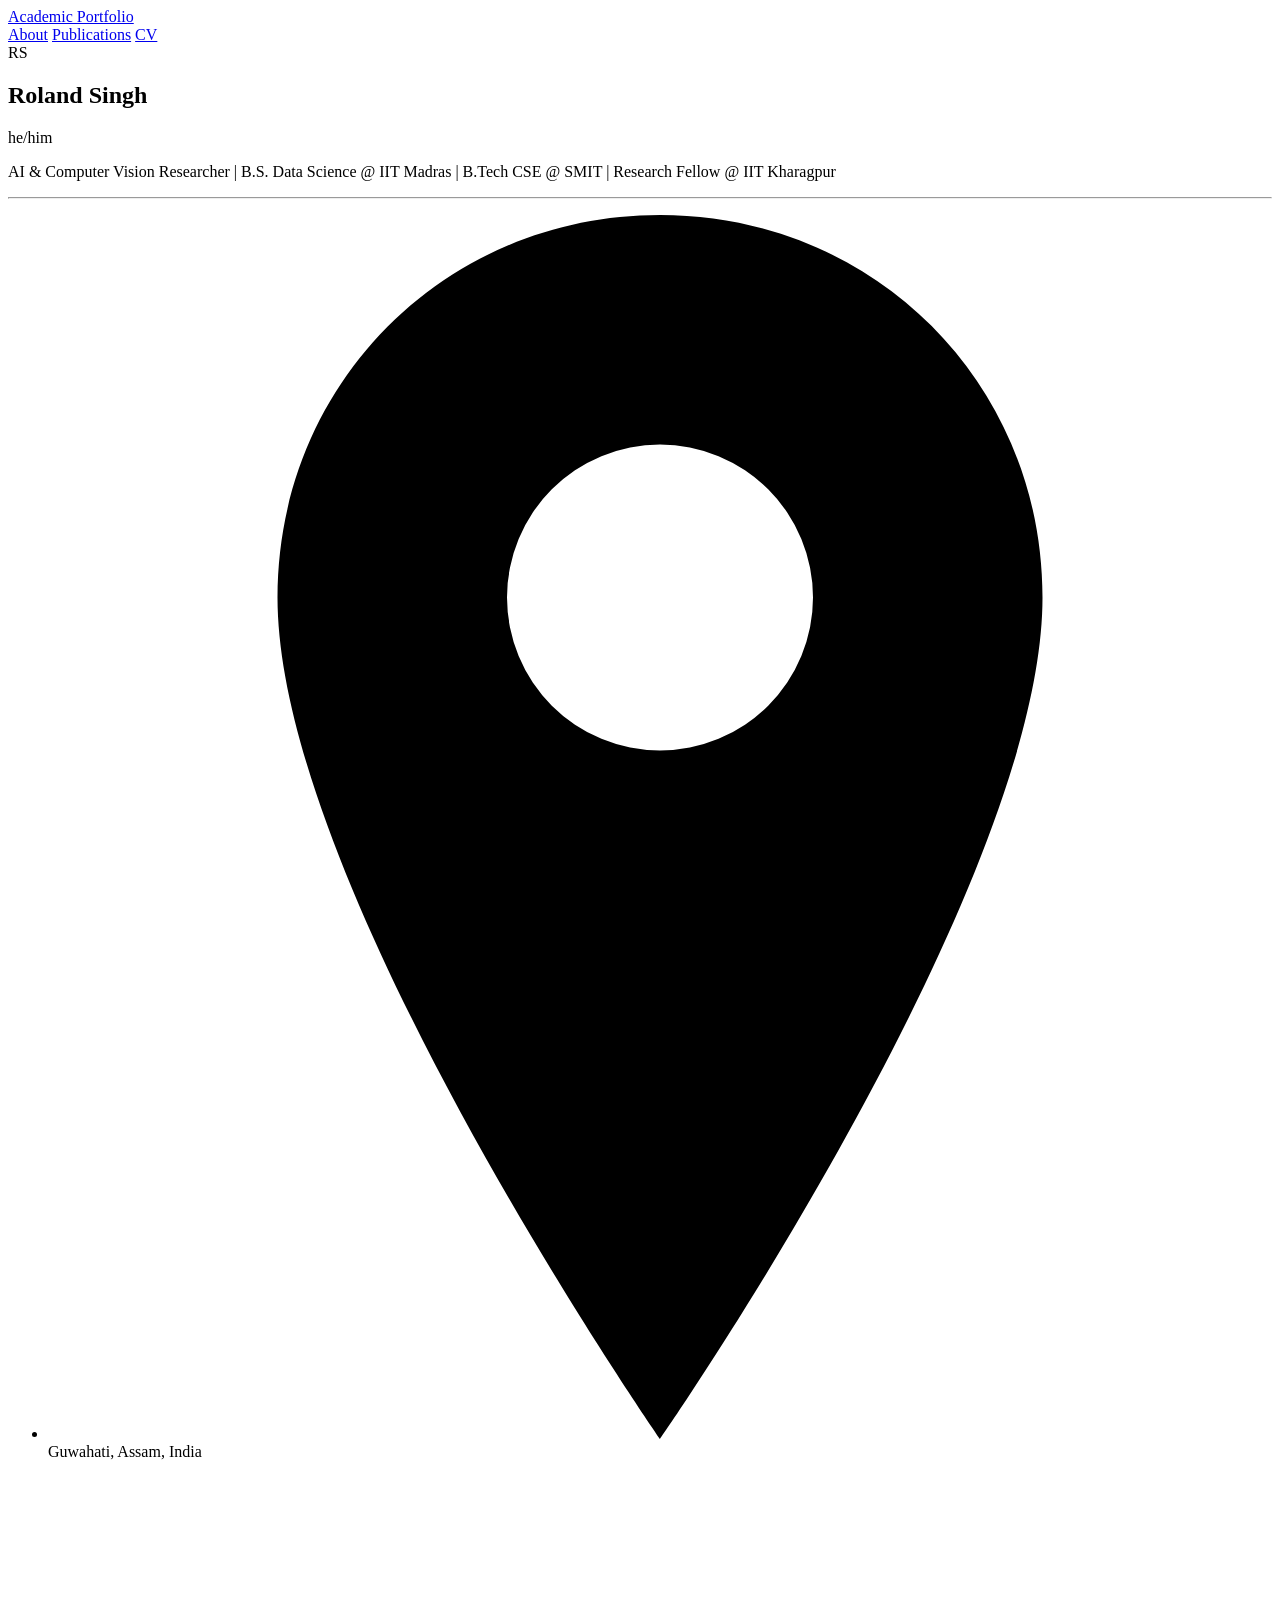
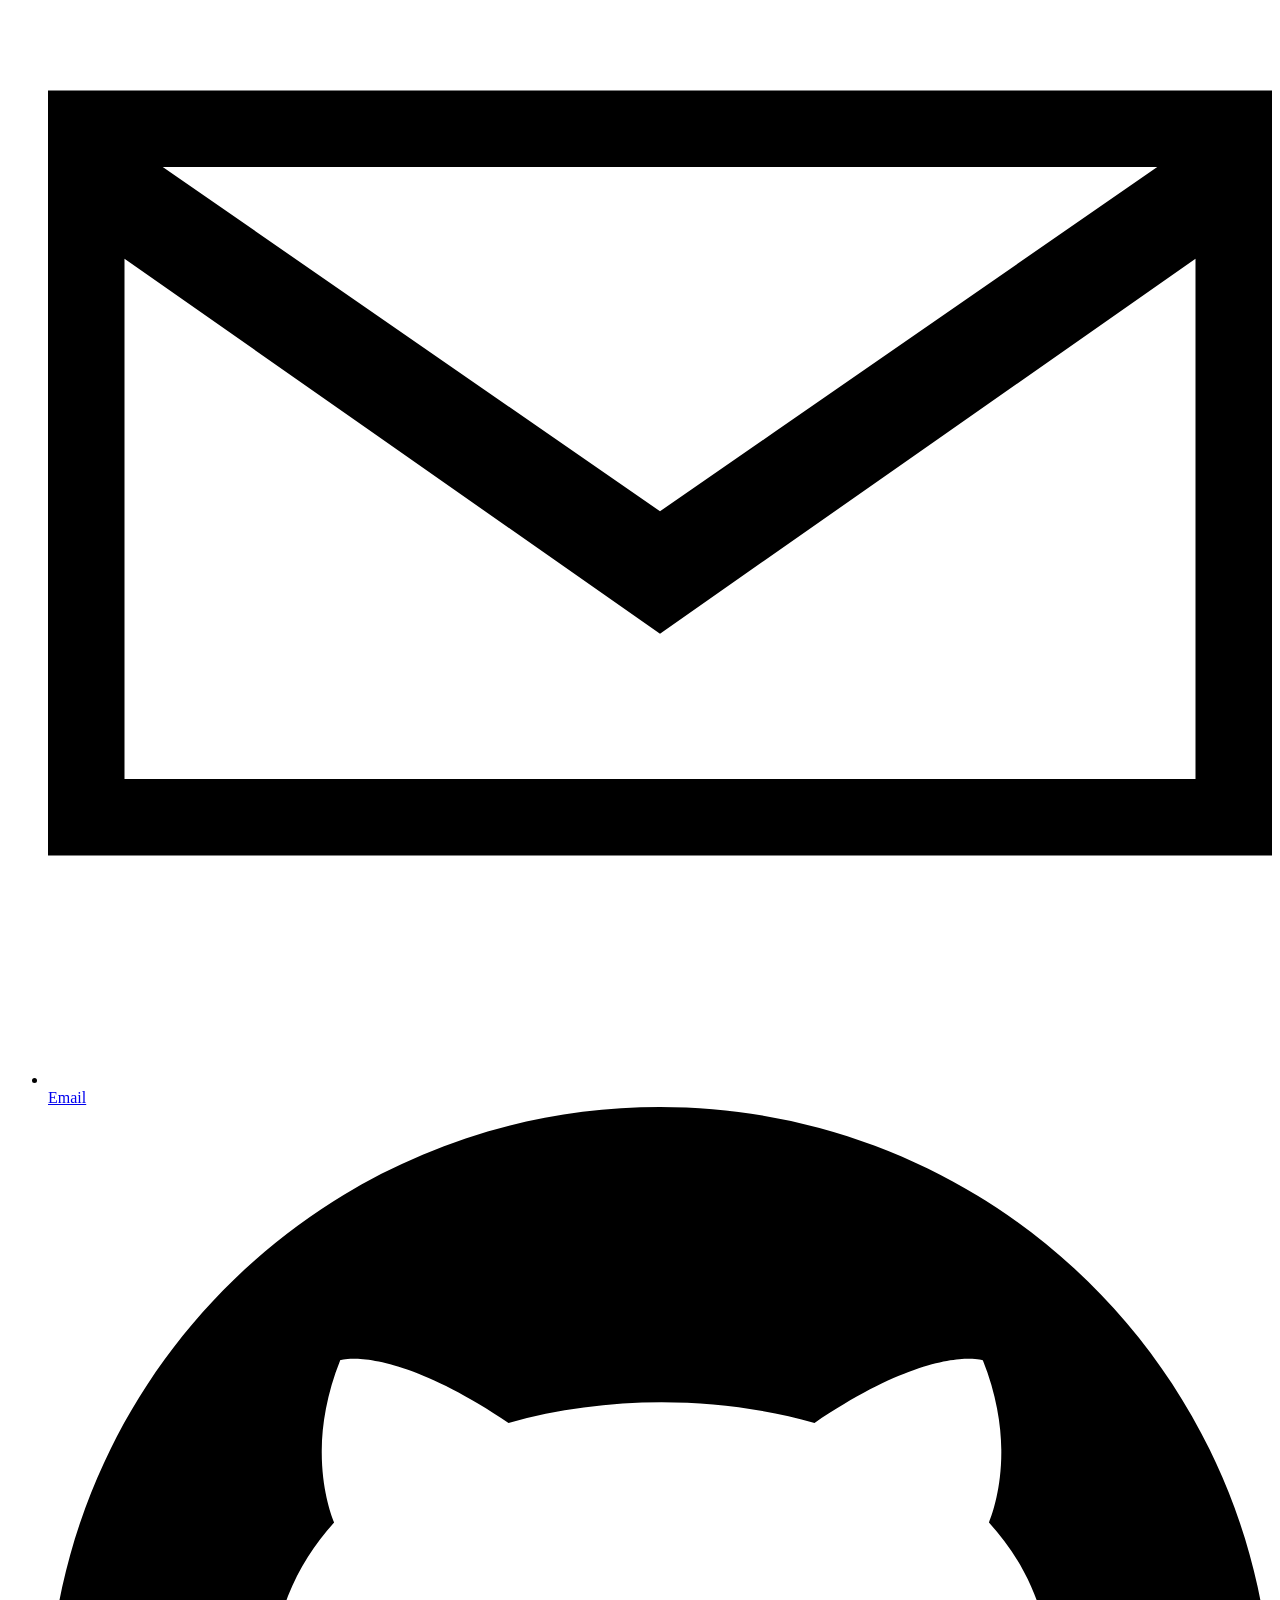
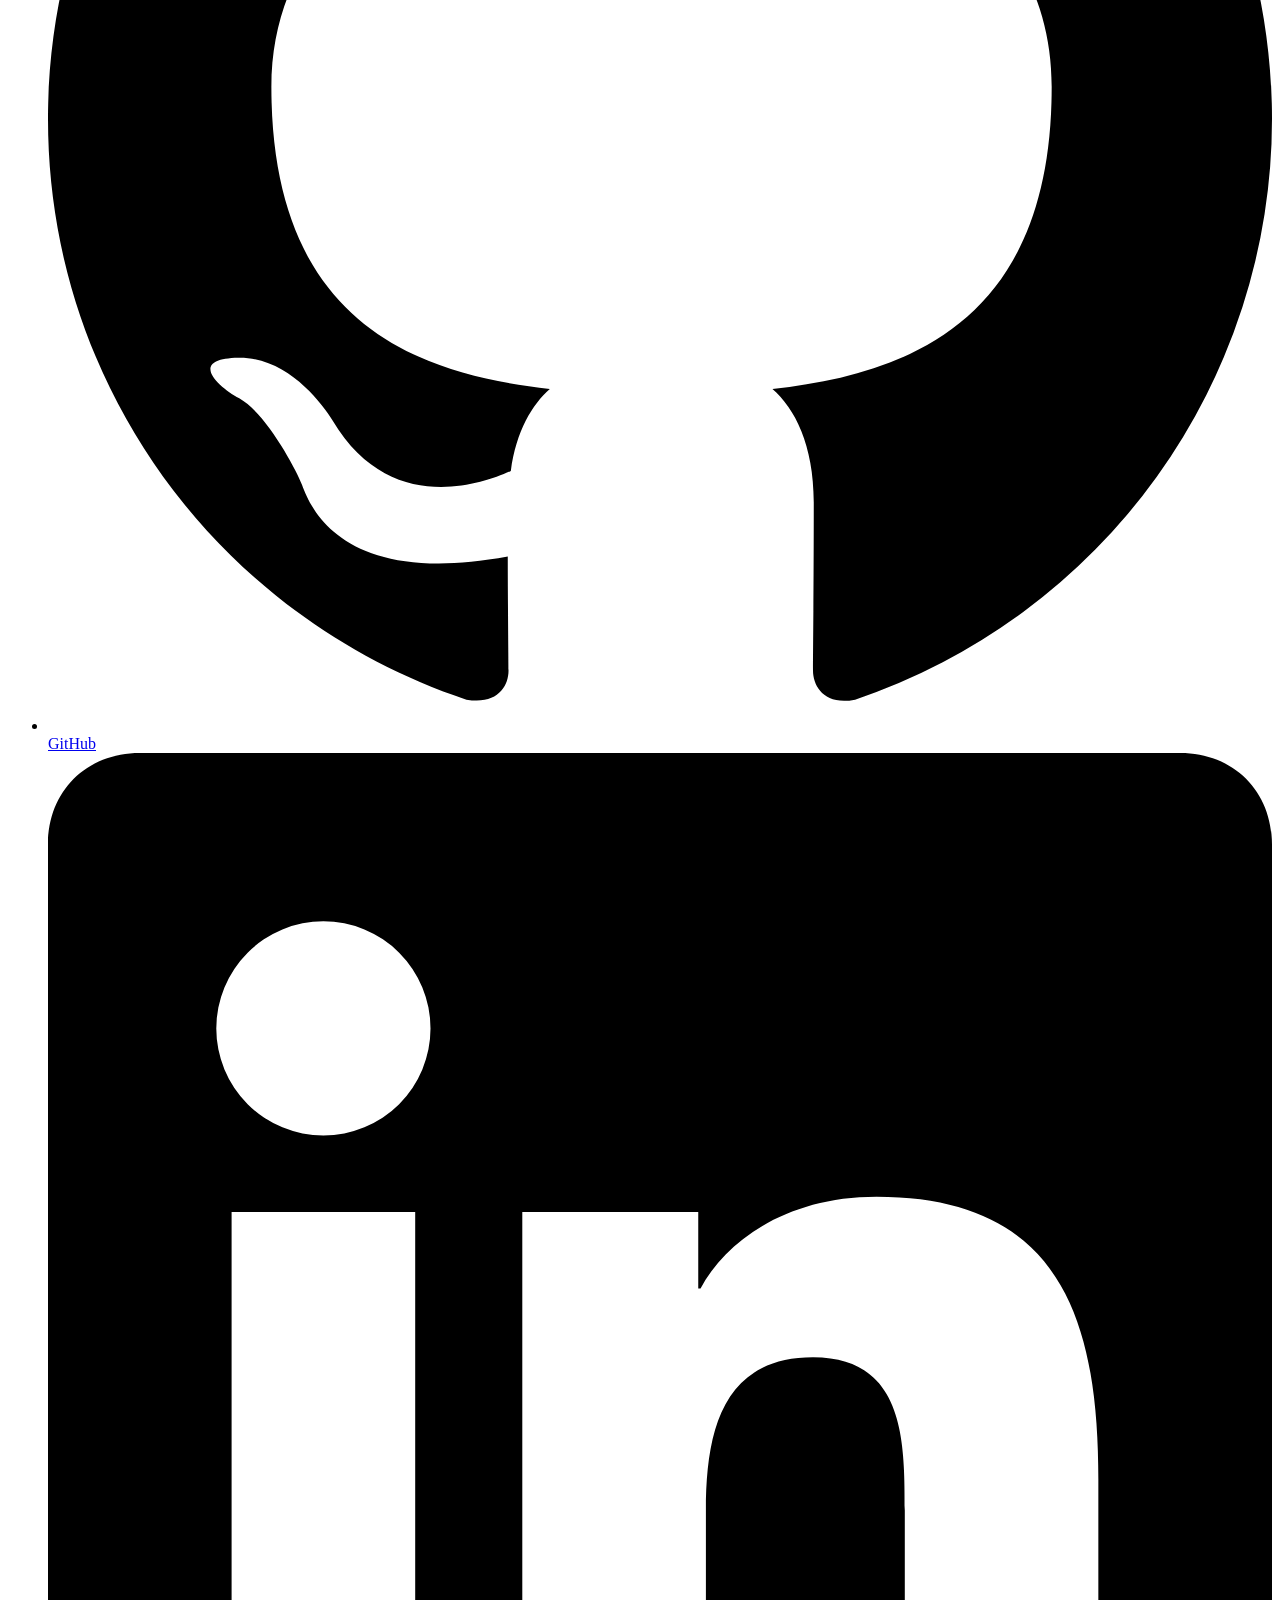
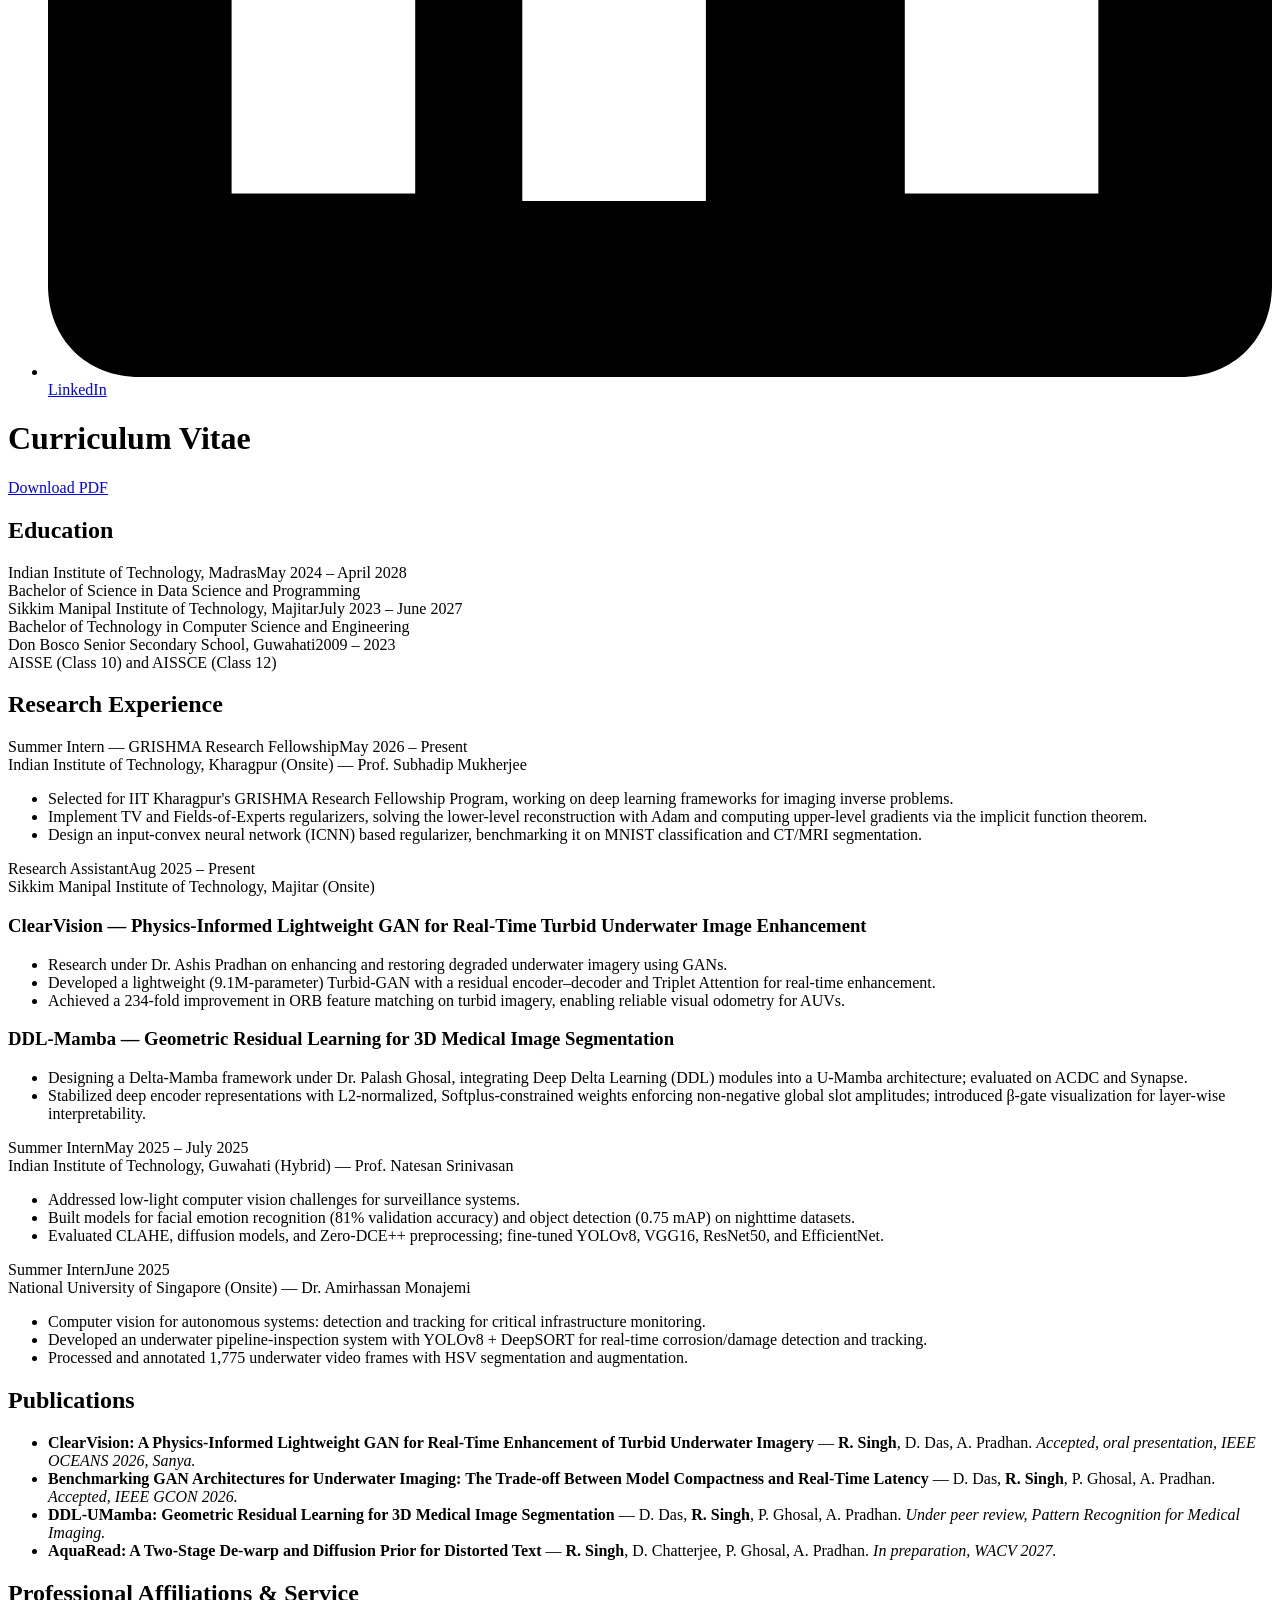
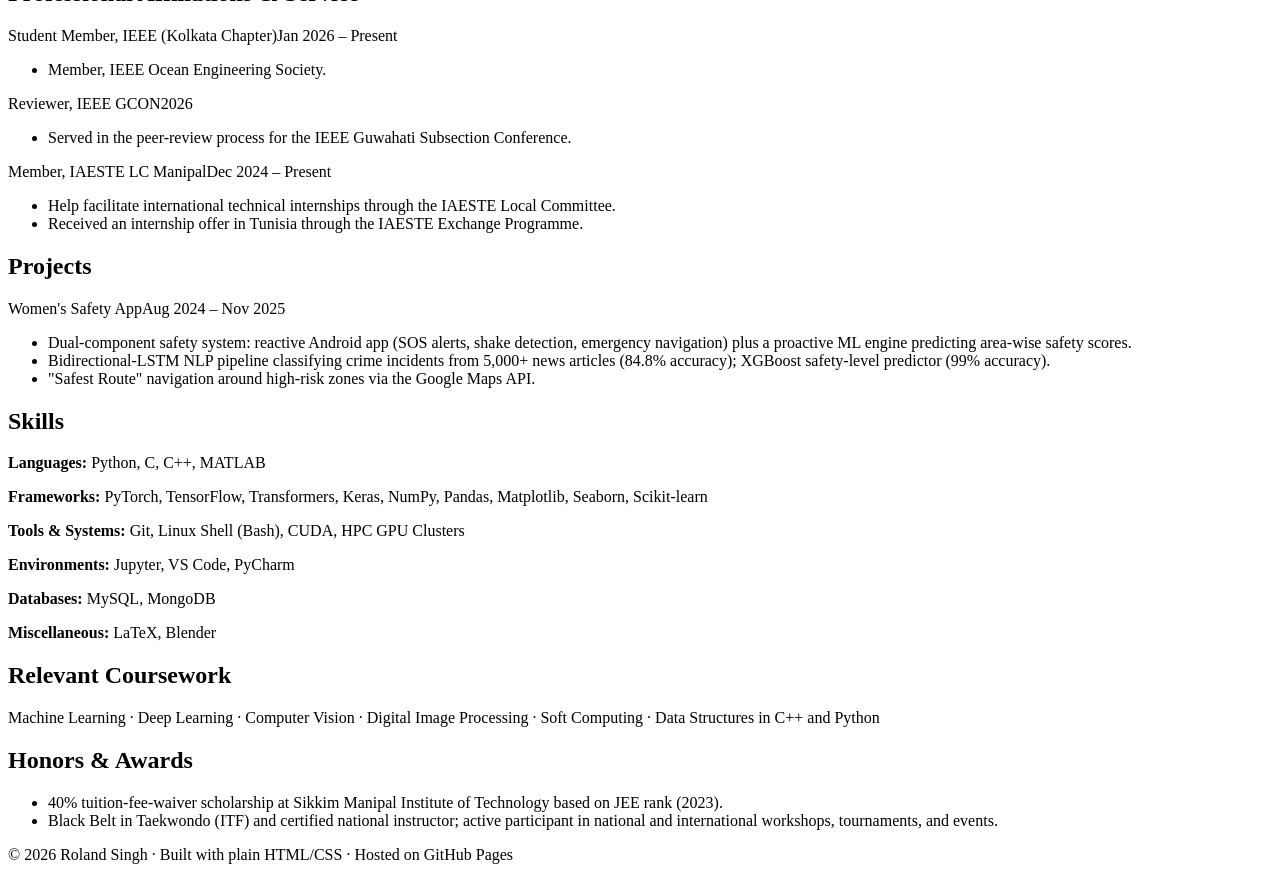
==== cv.html @ d224e125 "Add files via upload" ====
<!DOCTYPE html>
<html lang="en">
<head>
<meta charset="utf-8">
<meta name="viewport" content="width=device-width, initial-scale=1.0">
<title>CV — Roland Singh</title>
<link rel="stylesheet" href="assets/style.css">
</head>
<body>

<header class="masthead">
  <div class="masthead-inner">
    <a class="site-title" href="index.html">Academic Portfolio</a>
    <nav>
      <a href="index.html">About</a>
      <a href="publications.html">Publications</a>
      <a href="cv.html" class="active">CV</a>
    </nav>
  </div>
</header>

<div class="wrap">

  <aside class="sidebar">
    <img class="avatar" src="images/profile.jpg" alt="Roland Singh"
         onerror="this.style.display='none';document.getElementById('avfb').style.display='flex';">
    <div class="avatar-fallback" id="avfb" style="display:none;">RS</div>
    <h2>Roland Singh</h2>
    <p class="pronouns">he/him</p>
    <p class="bio">AI &amp; Computer Vision Researcher | B.S. Data Science @ IIT Madras |
       B.Tech CSE @ SMIT | Research Fellow @ IIT Kharagpur</p>
    <hr>
    <ul class="contact">
      <li><svg viewBox="0 0 16 16"><path d="M8 0C5.2 0 3 2.2 3 5c0 3.8 5 11 5 11s5-7.2 5-11c0-2.8-2.2-5-5-5zm0 7a2 2 0 110-4 2 2 0 010 4z"/></svg>Guwahati, Assam, India</li>
      <li><svg viewBox="0 0 16 16"><path d="M0 3v10h16V3H0zm14.5 1L8 8.5 1.5 4h13zM1 12V5.2l7 4.9 7-4.9V12H1z"/></svg><a href="mailto:24f2003132@ds.study.iitm.ac.in">Email</a></li>
      <li><svg viewBox="0 0 16 16"><path d="M8 0C3.58 0 0 3.58 0 8c0 3.54 2.29 6.53 5.47 7.59.4.07.55-.17.55-.38 0-.19-.01-.82-.01-1.49-2.01.37-2.53-.49-2.69-.94-.09-.23-.48-.94-.82-1.13-.28-.15-.68-.52-.01-.53.63-.01 1.08.58 1.23.82.72 1.21 1.87.87 2.33.66.07-.52.28-.87.51-1.07-1.78-.2-3.64-.89-3.64-3.95 0-.87.31-1.59.82-2.15-.08-.2-.36-1.02.08-2.12 0 0 .67-.21 2.2.82.64-.18 1.32-.27 2-.27s1.36.09 2 .27c1.53-1.04 2.2-.82 2.2-.82.44 1.1.16 1.92.08 2.12.51.56.82 1.27.82 2.15 0 3.07-1.87 3.75-3.65 3.95.29.25.54.73.54 1.48 0 1.07-.01 1.93-.01 2.2 0 .21.15.46.55.38A8.01 8.01 0 0016 8c0-4.42-3.58-8-8-8z"/></svg><a href="https://github.com/RolandSingh" target="_blank" rel="noopener">GitHub</a></li>
      <li><svg viewBox="0 0 16 16"><path d="M13.6 13.6h-2.4V9.9c0-.9 0-2-1.2-2s-1.4 1-1.4 2v3.8H6.2V6h2.3v1h.03c.32-.6 1.1-1.2 2.3-1.2 2.4 0 2.9 1.6 2.9 3.7v4.1zM3.6 5A1.4 1.4 0 113.6 2.2 1.4 1.4 0 013.6 5zM4.8 13.6H2.4V6h2.4v7.6zM14.8 0H1.2C.5 0 0 .5 0 1.2v13.6c0 .7.5 1.2 1.2 1.2h13.6c.7 0 1.2-.5 1.2-1.2V1.2C16 .5 15.5 0 14.8 0z"/></svg><a href="https://www.linkedin.com/in/roland-singh-27679a283" target="_blank" rel="noopener">LinkedIn</a></li>
    </ul>
  </aside>

  <main class="content">
    <h1>Curriculum Vitae</h1>
    <a class="btn" href="files/Roland_Singh_CV.pdf" target="_blank" rel="noopener">Download PDF</a>

    <h2>Education</h2>
    <div class="entry">
      <div class="head"><span class="role">Indian Institute of Technology, Madras</span><span class="date">May 2024 – April 2028</span></div>
      <div class="org">Bachelor of Science in Data Science and Programming</div>
    </div>
    <div class="entry">
      <div class="head"><span class="role">Sikkim Manipal Institute of Technology, Majitar</span><span class="date">July 2023 – June 2027</span></div>
      <div class="org">Bachelor of Technology in Computer Science and Engineering</div>
    </div>
    <div class="entry">
      <div class="head"><span class="role">Don Bosco Senior Secondary School, Guwahati</span><span class="date">2009 – 2023</span></div>
      <div class="org">AISSE (Class 10) and AISSCE (Class 12)</div>
    </div>

    <h2>Research Experience</h2>

    <div class="entry">
      <div class="head"><span class="role">Summer Intern — GRISHMA Research Fellowship</span><span class="date">May 2026 – Present</span></div>
      <div class="org">Indian Institute of Technology, Kharagpur (Onsite) — Prof. Subhadip Mukherjee</div>
      <ul>
        <li>Selected for IIT Kharagpur's GRISHMA Research Fellowship Program, working on deep learning frameworks for imaging inverse problems.</li>
        <li>Implement TV and Fields-of-Experts regularizers, solving the lower-level reconstruction with Adam and computing upper-level gradients via the implicit function theorem.</li>
        <li>Design an input-convex neural network (ICNN) based regularizer, benchmarking it on MNIST classification and CT/MRI segmentation.</li>
      </ul>
    </div>

    <div class="entry">
      <div class="head"><span class="role">Research Assistant</span><span class="date">Aug 2025 – Present</span></div>
      <div class="org">Sikkim Manipal Institute of Technology, Majitar (Onsite)</div>
      <h3>ClearVision — Physics-Informed Lightweight GAN for Real-Time Turbid Underwater Image Enhancement</h3>
      <ul>
        <li>Research under Dr. Ashis Pradhan on enhancing and restoring degraded underwater imagery using GANs.</li>
        <li>Developed a lightweight (9.1M-parameter) Turbid-GAN with a residual encoder–decoder and Triplet Attention for real-time enhancement.</li>
        <li>Achieved a 234-fold improvement in ORB feature matching on turbid imagery, enabling reliable visual odometry for AUVs.</li>
      </ul>
      <h3>DDL-Mamba — Geometric Residual Learning for 3D Medical Image Segmentation</h3>
      <ul>
        <li>Designing a Delta-Mamba framework under Dr. Palash Ghosal, integrating Deep Delta Learning (DDL) modules into a U-Mamba architecture; evaluated on ACDC and Synapse.</li>
        <li>Stabilized deep encoder representations with L2-normalized, Softplus-constrained weights enforcing non-negative global slot amplitudes; introduced β-gate visualization for layer-wise interpretability.</li>
      </ul>
    </div>

    <div class="entry">
      <div class="head"><span class="role">Summer Intern</span><span class="date">May 2025 – July 2025</span></div>
      <div class="org">Indian Institute of Technology, Guwahati (Hybrid) — Prof. Natesan Srinivasan</div>
      <ul>
        <li>Addressed low-light computer vision challenges for surveillance systems.</li>
        <li>Built models for facial emotion recognition (81% validation accuracy) and object detection (0.75 mAP) on nighttime datasets.</li>
        <li>Evaluated CLAHE, diffusion models, and Zero-DCE++ preprocessing; fine-tuned YOLOv8, VGG16, ResNet50, and EfficientNet.</li>
      </ul>
    </div>

    <div class="entry">
      <div class="head"><span class="role">Summer Intern</span><span class="date">June 2025</span></div>
      <div class="org">National University of Singapore (Onsite) — Dr. Amirhassan Monajemi</div>
      <ul>
        <li>Computer vision for autonomous systems: detection and tracking for critical infrastructure monitoring.</li>
        <li>Developed an underwater pipeline-inspection system with YOLOv8 + DeepSORT for real-time corrosion/damage detection and tracking.</li>
        <li>Processed and annotated 1,775 underwater video frames with HSV segmentation and augmentation.</li>
      </ul>
    </div>

    <h2>Publications</h2>
    <ul>
      <li><strong>ClearVision: A Physics-Informed Lightweight GAN for Real-Time Enhancement of Turbid Underwater Imagery</strong> — <strong>R. Singh</strong>, D. Das, A. Pradhan. <em>Accepted, oral presentation, IEEE OCEANS 2026, Sanya.</em></li>
      <li><strong>Benchmarking GAN Architectures for Underwater Imaging: The Trade-off Between Model Compactness and Real-Time Latency</strong> — D. Das, <strong>R. Singh</strong>, P. Ghosal, A. Pradhan. <em>Accepted, IEEE GCON 2026.</em></li>
      <li><strong>DDL-UMamba: Geometric Residual Learning for 3D Medical Image Segmentation</strong> — D. Das, <strong>R. Singh</strong>, P. Ghosal, A. Pradhan. <em>Under peer review, Pattern Recognition for Medical Imaging.</em></li>
      <li><strong>AquaRead: A Two-Stage De-warp and Diffusion Prior for Distorted Text</strong> — <strong>R. Singh</strong>, D. Chatterjee, P. Ghosal, A. Pradhan. <em>In preparation, WACV 2027.</em></li>
    </ul>

    <h2>Professional Affiliations &amp; Service</h2>
    <div class="entry">
      <div class="head"><span class="role">Student Member, IEEE (Kolkata Chapter)</span><span class="date">Jan 2026 – Present</span></div>
      <ul><li>Member, IEEE Ocean Engineering Society.</li></ul>
    </div>
    <div class="entry">
      <div class="head"><span class="role">Reviewer, IEEE GCON</span><span class="date">2026</span></div>
      <ul><li>Served in the peer-review process for the IEEE Guwahati Subsection Conference.</li></ul>
    </div>
    <div class="entry">
      <div class="head"><span class="role">Member, IAESTE LC Manipal</span><span class="date">Dec 2024 – Present</span></div>
      <ul>
        <li>Help facilitate international technical internships through the IAESTE Local Committee.</li>
        <li>Received an internship offer in Tunisia through the IAESTE Exchange Programme.</li>
      </ul>
    </div>

    <h2>Projects</h2>
    <div class="entry">
      <div class="head"><span class="role">Women's Safety App</span><span class="date">Aug 2024 – Nov 2025</span></div>
      <ul>
        <li>Dual-component safety system: reactive Android app (SOS alerts, shake detection, emergency navigation) plus a proactive ML engine predicting area-wise safety scores.</li>
        <li>Bidirectional-LSTM NLP pipeline classifying crime incidents from 5,000+ news articles (84.8% accuracy); XGBoost safety-level predictor (99% accuracy).</li>
        <li>"Safest Route" navigation around high-risk zones via the Google Maps API.</li>
      </ul>
    </div>

    <h2>Skills</h2>
    <div class="skills-grid">
      <p><strong>Languages:</strong> Python, C, C++, MATLAB</p>
      <p><strong>Frameworks:</strong> PyTorch, TensorFlow, Transformers, Keras, NumPy, Pandas, Matplotlib, Seaborn, Scikit-learn</p>
      <p><strong>Tools &amp; Systems:</strong> Git, Linux Shell (Bash), CUDA, HPC GPU Clusters</p>
      <p><strong>Environments:</strong> Jupyter, VS Code, PyCharm</p>
      <p><strong>Databases:</strong> MySQL, MongoDB</p>
      <p><strong>Miscellaneous:</strong> LaTeX, Blender</p>
    </div>

    <h2>Relevant Coursework</h2>
    <p>Machine Learning · Deep Learning · Computer Vision · Digital Image Processing ·
    Soft Computing · Data Structures in C++ and Python</p>

    <h2>Honors &amp; Awards</h2>
    <ul>
      <li>40% tuition-fee-waiver scholarship at Sikkim Manipal Institute of Technology based on JEE rank (2023).</li>
      <li>Black Belt in Taekwondo (ITF) and certified national instructor; active participant in national and international workshops, tournaments, and events.</li>
    </ul>
  </main>
</div>

<footer>© 2026 Roland Singh · Built with plain HTML/CSS · Hosted on GitHub Pages</footer>

</body>
</html>
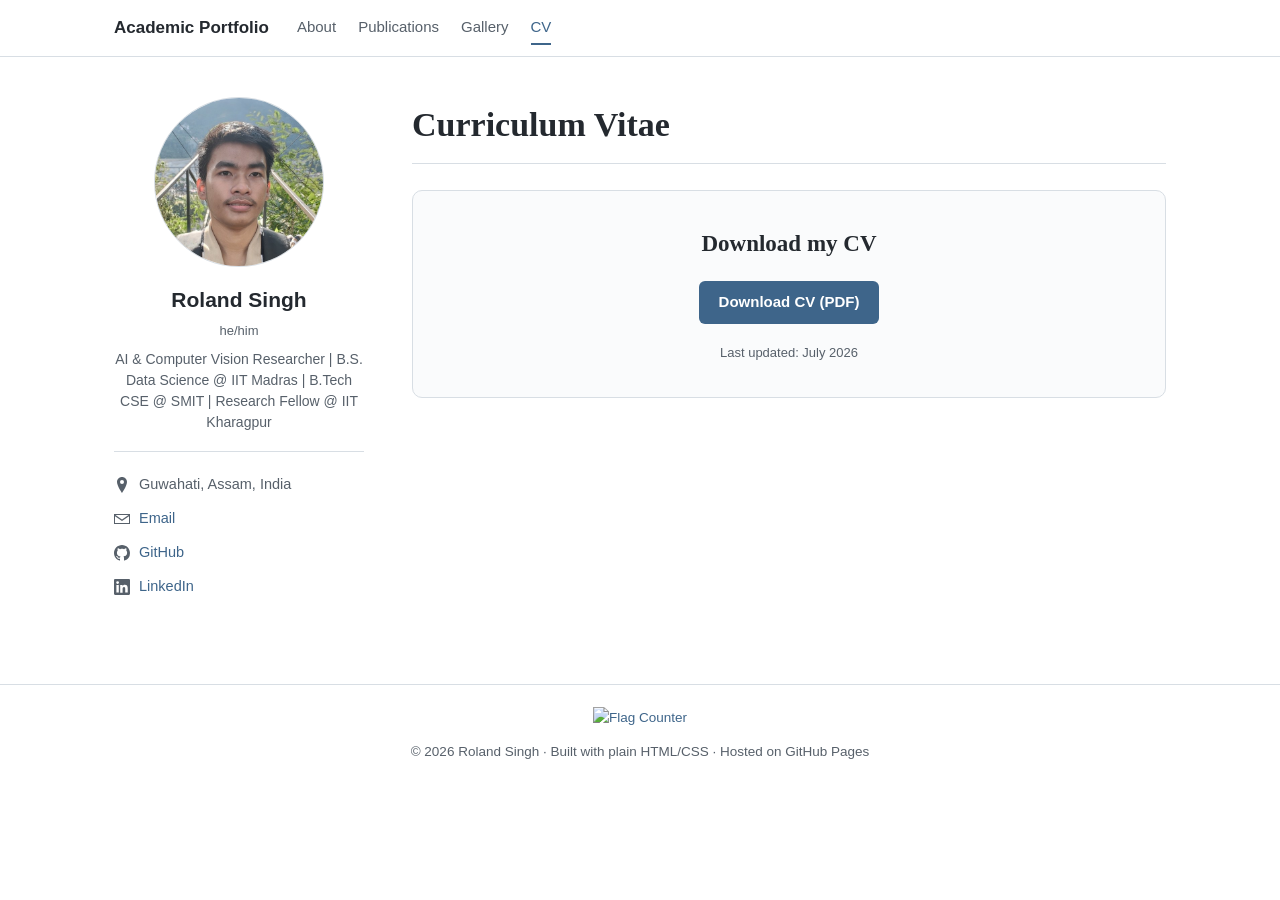
==== commit b80763a1: "Add files via upload" ====
--- a/cv.html
+++ b/cv.html
@@ -14,6 +14,7 @@
     <nav>
       <a href="index.html">About</a>
       <a href="publications.html">Publications</a>
+      <a href="gallery.html">Gallery</a>
       <a href="cv.html" class="active">CV</a>
     </nav>
   </div>
@@ -40,128 +41,21 @@
 
   <main class="content">
     <h1>Curriculum Vitae</h1>
-    <a class="btn" href="files/Roland_Singh_CV.pdf" target="_blank" rel="noopener">Download PDF</a>
 
-    <h2>Education</h2>
-    <div class="entry">
-      <div class="head"><span class="role">Indian Institute of Technology, Madras</span><span class="date">May 2024 – April 2028</span></div>
-      <div class="org">Bachelor of Science in Data Science and Programming</div>
+    <div class="cv-card">
+      <h2 style="margin-top:0;">Download my CV</h2>
+      <a class="btn" href="files/Roland_Singh_CV.pdf" target="_blank" rel="noopener">Download CV (PDF)</a>
+      <p style="font-size:13px; margin-bottom:0;">Last updated: July 2026</p>
     </div>
-    <div class="entry">
-      <div class="head"><span class="role">Sikkim Manipal Institute of Technology, Majitar</span><span class="date">July 2023 – June 2027</span></div>
-      <div class="org">Bachelor of Technology in Computer Science and Engineering</div>
-    </div>
-    <div class="entry">
-      <div class="head"><span class="role">Don Bosco Senior Secondary School, Guwahati</span><span class="date">2009 – 2023</span></div>
-      <div class="org">AISSE (Class 10) and AISSCE (Class 12)</div>
-    </div>
-
-    <h2>Research Experience</h2>
-
-    <div class="entry">
-      <div class="head"><span class="role">Summer Intern — GRISHMA Research Fellowship</span><span class="date">May 2026 – Present</span></div>
-      <div class="org">Indian Institute of Technology, Kharagpur (Onsite) — Prof. Subhadip Mukherjee</div>
-      <ul>
-        <li>Selected for IIT Kharagpur's GRISHMA Research Fellowship Program, working on deep learning frameworks for imaging inverse problems.</li>
-        <li>Implement TV and Fields-of-Experts regularizers, solving the lower-level reconstruction with Adam and computing upper-level gradients via the implicit function theorem.</li>
-        <li>Design an input-convex neural network (ICNN) based regularizer, benchmarking it on MNIST classification and CT/MRI segmentation.</li>
-      </ul>
-    </div>
-
-    <div class="entry">
-      <div class="head"><span class="role">Research Assistant</span><span class="date">Aug 2025 – Present</span></div>
-      <div class="org">Sikkim Manipal Institute of Technology, Majitar (Onsite)</div>
-      <h3>ClearVision — Physics-Informed Lightweight GAN for Real-Time Turbid Underwater Image Enhancement</h3>
-      <ul>
-        <li>Research under Dr. Ashis Pradhan on enhancing and restoring degraded underwater imagery using GANs.</li>
-        <li>Developed a lightweight (9.1M-parameter) Turbid-GAN with a residual encoder–decoder and Triplet Attention for real-time enhancement.</li>
-        <li>Achieved a 234-fold improvement in ORB feature matching on turbid imagery, enabling reliable visual odometry for AUVs.</li>
-      </ul>
-      <h3>DDL-Mamba — Geometric Residual Learning for 3D Medical Image Segmentation</h3>
-      <ul>
-        <li>Designing a Delta-Mamba framework under Dr. Palash Ghosal, integrating Deep Delta Learning (DDL) modules into a U-Mamba architecture; evaluated on ACDC and Synapse.</li>
-        <li>Stabilized deep encoder representations with L2-normalized, Softplus-constrained weights enforcing non-negative global slot amplitudes; introduced β-gate visualization for layer-wise interpretability.</li>
-      </ul>
-    </div>
-
-    <div class="entry">
-      <div class="head"><span class="role">Summer Intern</span><span class="date">May 2025 – July 2025</span></div>
-      <div class="org">Indian Institute of Technology, Guwahati (Hybrid) — Prof. Natesan Srinivasan</div>
-      <ul>
-        <li>Addressed low-light computer vision challenges for surveillance systems.</li>
-        <li>Built models for facial emotion recognition (81% validation accuracy) and object detection (0.75 mAP) on nighttime datasets.</li>
-        <li>Evaluated CLAHE, diffusion models, and Zero-DCE++ preprocessing; fine-tuned YOLOv8, VGG16, ResNet50, and EfficientNet.</li>
-      </ul>
-    </div>
-
-    <div class="entry">
-      <div class="head"><span class="role">Summer Intern</span><span class="date">June 2025</span></div>
-      <div class="org">National University of Singapore (Onsite) — Dr. Amirhassan Monajemi</div>
-      <ul>
-        <li>Computer vision for autonomous systems: detection and tracking for critical infrastructure monitoring.</li>
-        <li>Developed an underwater pipeline-inspection system with YOLOv8 + DeepSORT for real-time corrosion/damage detection and tracking.</li>
-        <li>Processed and annotated 1,775 underwater video frames with HSV segmentation and augmentation.</li>
-      </ul>
-    </div>
-
-    <h2>Publications</h2>
-    <ul>
-      <li><strong>ClearVision: A Physics-Informed Lightweight GAN for Real-Time Enhancement of Turbid Underwater Imagery</strong> — <strong>R. Singh</strong>, D. Das, A. Pradhan. <em>Accepted, oral presentation, IEEE OCEANS 2026, Sanya.</em></li>
-      <li><strong>Benchmarking GAN Architectures for Underwater Imaging: The Trade-off Between Model Compactness and Real-Time Latency</strong> — D. Das, <strong>R. Singh</strong>, P. Ghosal, A. Pradhan. <em>Accepted, IEEE GCON 2026.</em></li>
-      <li><strong>DDL-UMamba: Geometric Residual Learning for 3D Medical Image Segmentation</strong> — D. Das, <strong>R. Singh</strong>, P. Ghosal, A. Pradhan. <em>Under peer review, Pattern Recognition for Medical Imaging.</em></li>
-      <li><strong>AquaRead: A Two-Stage De-warp and Diffusion Prior for Distorted Text</strong> — <strong>R. Singh</strong>, D. Chatterjee, P. Ghosal, A. Pradhan. <em>In preparation, WACV 2027.</em></li>
-    </ul>
-
-    <h2>Professional Affiliations &amp; Service</h2>
-    <div class="entry">
-      <div class="head"><span class="role">Student Member, IEEE (Kolkata Chapter)</span><span class="date">Jan 2026 – Present</span></div>
-      <ul><li>Member, IEEE Ocean Engineering Society.</li></ul>
-    </div>
-    <div class="entry">
-      <div class="head"><span class="role">Reviewer, IEEE GCON</span><span class="date">2026</span></div>
-      <ul><li>Served in the peer-review process for the IEEE Guwahati Subsection Conference.</li></ul>
-    </div>
-    <div class="entry">
-      <div class="head"><span class="role">Member, IAESTE LC Manipal</span><span class="date">Dec 2024 – Present</span></div>
-      <ul>
-        <li>Help facilitate international technical internships through the IAESTE Local Committee.</li>
-        <li>Received an internship offer in Tunisia through the IAESTE Exchange Programme.</li>
-      </ul>
-    </div>
-
-    <h2>Projects</h2>
-    <div class="entry">
-      <div class="head"><span class="role">Women's Safety App</span><span class="date">Aug 2024 – Nov 2025</span></div>
-      <ul>
-        <li>Dual-component safety system: reactive Android app (SOS alerts, shake detection, emergency navigation) plus a proactive ML engine predicting area-wise safety scores.</li>
-        <li>Bidirectional-LSTM NLP pipeline classifying crime incidents from 5,000+ news articles (84.8% accuracy); XGBoost safety-level predictor (99% accuracy).</li>
-        <li>"Safest Route" navigation around high-risk zones via the Google Maps API.</li>
-      </ul>
-    </div>
-
-    <h2>Skills</h2>
-    <div class="skills-grid">
-      <p><strong>Languages:</strong> Python, C, C++, MATLAB</p>
-      <p><strong>Frameworks:</strong> PyTorch, TensorFlow, Transformers, Keras, NumPy, Pandas, Matplotlib, Seaborn, Scikit-learn</p>
-      <p><strong>Tools &amp; Systems:</strong> Git, Linux Shell (Bash), CUDA, HPC GPU Clusters</p>
-      <p><strong>Environments:</strong> Jupyter, VS Code, PyCharm</p>
-      <p><strong>Databases:</strong> MySQL, MongoDB</p>
-      <p><strong>Miscellaneous:</strong> LaTeX, Blender</p>
-    </div>
-
-    <h2>Relevant Coursework</h2>
-    <p>Machine Learning · Deep Learning · Computer Vision · Digital Image Processing ·
-    Soft Computing · Data Structures in C++ and Python</p>
-
-    <h2>Honors &amp; Awards</h2>
-    <ul>
-      <li>40% tuition-fee-waiver scholarship at Sikkim Manipal Institute of Technology based on JEE rank (2023).</li>
-      <li>Black Belt in Taekwondo (ITF) and certified national instructor; active participant in national and international workshops, tournaments, and events.</li>
-    </ul>
   </main>
 </div>
 
-<footer>© 2026 Roland Singh · Built with plain HTML/CSS · Hosted on GitHub Pages</footer>
+<footer>
+  <div class="visitors">
+    <a href="https://info.flagcounter.com/aJMt"><img src="https://s01.flagcounter.com/count2/aJMt/bg_FFFFFF/txt_000000/border_CCCCCC/columns_2/maxflags_10/viewers_0/labels_0/pageviews_0/flags_0/percent_0/" alt="Flag Counter" border="0"></a>
+  </div>
+  © 2026 Roland Singh · Built with plain HTML/CSS · Hosted on GitHub Pages
+</footer>
 
 </body>
 </html>
--- a/assets/style.css
+++ b/assets/style.css
@@ -0,0 +1,247 @@
+/* Roland Singh — Academic Portfolio */
+:root {
+  --accent: #3e658a;
+  --accent-light: #eef3f8;
+  --text: #24292f;
+  --sub: #57606a;
+  --border: #d8dee4;
+  --bg: #ffffff;
+}
+
+* { margin: 0; padding: 0; box-sizing: border-box; }
+
+body {
+  font-family: -apple-system, BlinkMacSystemFont, "Segoe UI", Roboto, Helvetica, Arial, sans-serif;
+  color: var(--text);
+  background: var(--bg);
+  line-height: 1.65;
+  font-size: 16px;
+}
+
+a { color: var(--accent); text-decoration: none; }
+a:hover { text-decoration: underline; }
+
+/* ---------- top nav ---------- */
+.masthead {
+  border-bottom: 1px solid var(--border);
+  background: #fff;
+  position: sticky; top: 0; z-index: 10;
+}
+.masthead-inner {
+  max-width: 1100px; margin: 0 auto; padding: 0 24px;
+  display: flex; align-items: center; gap: 28px; height: 56px;
+}
+.site-title { font-weight: 700; font-size: 17px; color: var(--text); }
+.site-title:hover { text-decoration: none; color: var(--accent); }
+.masthead nav { display: flex; gap: 22px; }
+.masthead nav a { color: var(--sub); font-size: 15px; font-weight: 500; padding: 4px 0; }
+.masthead nav a:hover { color: var(--accent); text-decoration: none; }
+.masthead nav a.active { color: var(--accent); border-bottom: 2px solid var(--accent); }
+
+/* ---------- layout ---------- */
+.wrap {
+  max-width: 1100px; margin: 0 auto; padding: 40px 24px 80px;
+  display: grid; grid-template-columns: 250px 1fr; gap: 48px;
+}
+.content { min-width: 0; }  /* keep wide children (tickers, strips) clipped inside the column */
+@media (max-width: 800px) {
+  .wrap { grid-template-columns: 1fr; gap: 28px; }
+  .sidebar { text-align: center; }
+  .sidebar ul.contact { display: inline-block; text-align: left; }
+}
+
+/* ---------- sidebar ---------- */
+.sidebar .avatar, .sidebar .avatar-fallback {
+  width: 170px; height: 170px; border-radius: 50%;
+  display: block; margin: 0 auto 16px;
+  object-fit: cover; border: 1px solid var(--border);
+}
+.sidebar .avatar-fallback {
+  display: flex; align-items: center; justify-content: center;
+  background: var(--accent-light); color: var(--accent);
+  font-size: 52px; font-weight: 700; letter-spacing: 1px;
+  font-family: Georgia, "Times New Roman", serif;
+}
+.sidebar h2 { font-size: 21px; text-align: center; margin-bottom: 2px; }
+.sidebar .pronouns { text-align: center; color: var(--sub); font-size: 13px; margin-bottom: 8px; }
+.sidebar .bio {
+  text-align: center; color: var(--sub); font-size: 14px; line-height: 1.5;
+  margin-bottom: 18px;
+}
+.sidebar ul.contact { list-style: none; font-size: 14.5px; }
+.sidebar ul.contact li {
+  padding: 5px 0; color: var(--sub);
+  display: flex; align-items: center; gap: 9px;
+}
+.sidebar ul.contact svg { width: 16px; height: 16px; fill: var(--sub); flex-shrink: 0; }
+.sidebar hr { border: none; border-top: 1px solid var(--border); margin: 16px 0; }
+
+/* ---------- main content ---------- */
+.content h1 {
+  font-family: Georgia, "Times New Roman", serif;
+  font-size: 34px; font-weight: 700; margin-bottom: 18px;
+  padding-bottom: 10px; border-bottom: 1px solid var(--border);
+}
+.content h2 {
+  font-family: Georgia, "Times New Roman", serif;
+  font-size: 23px; margin: 34px 0 12px;
+}
+.content h3 { font-size: 17.5px; margin: 22px 0 6px; }
+.content p { margin-bottom: 14px; }
+.content ul { margin: 0 0 14px 22px; }
+.content li { margin-bottom: 7px; }
+
+/* entry cards (experience / publications / cv) */
+.entry { margin-bottom: 24px; }
+.entry .head { display: flex; justify-content: space-between; flex-wrap: wrap; gap: 4px; }
+.entry .role { font-weight: 700; font-size: 16.5px; }
+.entry .date { color: var(--sub); font-size: 14px; white-space: nowrap; }
+.entry .org { color: var(--sub); font-style: italic; font-size: 15px; margin-bottom: 6px; }
+.entry ul { margin-top: 4px; }
+
+.pub {
+  border-left: 3px solid var(--accent);
+  background: #fafbfc;
+  padding: 14px 18px; margin-bottom: 16px; border-radius: 0 6px 6px 0;
+}
+.pub .title { font-weight: 700; font-size: 16px; }
+.pub .authors { font-size: 14.5px; color: var(--sub); margin: 3px 0; }
+.pub .authors strong { color: var(--text); }
+.badge {
+  display: inline-block; font-size: 12.5px; font-weight: 600;
+  padding: 2px 10px; border-radius: 20px; margin-top: 6px;
+}
+.badge.accepted { background: #dafbe1; color: #1a7f37; }
+.badge.review   { background: #fff8c5; color: #9a6700; }
+.badge.prep     { background: #ddf4ff; color: #0969da; }
+
+.tags { margin-top: 6px; }
+.tag {
+  display: inline-block; background: var(--accent-light); color: var(--accent);
+  font-size: 12.5px; font-weight: 600; padding: 2px 10px;
+  border-radius: 20px; margin: 3px 4px 0 0;
+}
+
+.btn {
+  display: inline-block; background: var(--accent); color: #fff !important;
+  padding: 9px 20px; border-radius: 6px; font-weight: 600; font-size: 15px;
+  margin: 6px 0 18px;
+}
+.btn:hover { text-decoration: none; opacity: 0.92; }
+
+.highlight-box {
+  background: var(--accent-light); border: 1px solid #cfdeeb;
+  border-radius: 8px; padding: 16px 20px; margin: 18px 0;
+}
+.highlight-box ul { margin-bottom: 0; }
+
+footer {
+  border-top: 1px solid var(--border); color: var(--sub);
+  font-size: 13.5px; text-align: center; padding: 22px;
+}
+footer .visitors { margin-bottom: 12px; }
+footer .visitors img { display: inline-block; max-width: 100%; }
+
+/* skills grid on CV page */
+.skills-grid { display: grid; grid-template-columns: 1fr 1fr; gap: 4px 28px; }
+@media (max-width: 700px) { .skills-grid { grid-template-columns: 1fr; } }
+.skills-grid p { margin-bottom: 8px; }
+
+/* ---------- moving highlights ticker ---------- */
+.ticker-wrap {
+  overflow: hidden; margin: 18px 0;
+  background: var(--accent-light); border: 1px solid #cfdeeb;
+  border-radius: 8px; padding: 12px 0;
+}
+.ticker {
+  display: flex; width: max-content;
+  animation: ticker-scroll 32s linear infinite;
+}
+.ticker-wrap:hover .ticker { animation-play-state: paused; }
+.ticker span {
+  white-space: nowrap; padding: 0 28px;
+  font-size: 15px; color: var(--text);
+}
+.ticker span::before {
+  content: "★"; color: var(--accent); margin-right: 10px; font-size: 13px;
+}
+@keyframes ticker-scroll {
+  from { transform: translateX(0); }
+  to   { transform: translateX(-50%); }
+}
+
+/* ---------- gallery: folder cards ---------- */
+.folders {
+  display: grid; grid-template-columns: repeat(auto-fit, minmax(230px, 1fr));
+  gap: 30px; margin-top: 30px;
+}
+.folder { cursor: pointer; text-align: center; }
+.folder-body {
+  position: relative;
+  height: 210px; margin-top: 4px;
+}
+.folder-body::after {            /* soft ground shadow under the stack */
+  content: ""; position: absolute; left: 50%; bottom: 14px;
+  width: 170px; height: 16px; transform: translateX(-50%);
+  background: radial-gradient(ellipse at center, rgba(15,35,55,0.18), transparent 70%);
+}
+.folder-body img {
+  position: absolute; left: 50%; top: 50%;
+  width: 175px; height: 125px; object-fit: cover;
+  background: #fff;
+  border: solid #fff; border-width: 7px 7px 22px;   /* polaroid frame */
+  border-radius: 3px;
+  box-shadow: 0 3px 8px rgba(15, 35, 55, 0.18), 0 10px 24px rgba(15, 35, 55, 0.12);
+  transition: transform 0.35s ease, box-shadow 0.35s ease;
+}
+.folder-body img:nth-child(1) { transform: translate(-50%, -50%) rotate(-6deg); }
+.folder-body img:nth-child(2) { transform: translate(-46%, -46%) rotate(5deg); }
+.folder:hover .folder-body img {
+  box-shadow: 0 6px 14px rgba(15, 35, 55, 0.24), 0 16px 32px rgba(15, 35, 55, 0.16);
+}
+.folder:hover .folder-body img:nth-child(1) { transform: translate(-70%, -56%) rotate(-10deg); }
+.folder:hover .folder-body img:nth-child(2) { transform: translate(-24%, -42%) rotate(9deg); }
+.folder:hover .folder-body img:only-child   { transform: translate(-50%, -54%) rotate(3deg) scale(1.07); }
+.folder h3 { margin: 14px 0 2px; font-size: 16.5px; }
+.folder .fcount { font-size: 12.5px; color: var(--accent); font-weight: 600; }
+.folder .fdesc { font-size: 13.5px; color: var(--sub); line-height: 1.45; margin-top: 4px; }
+
+/* gallery modal */
+.gmodal {
+  position: fixed; inset: 0; z-index: 100;
+  background: rgba(15, 23, 32, 0.72);
+  display: none; align-items: center; justify-content: center; padding: 22px;
+}
+.gmodal.open { display: flex; }
+.gmodal-box {
+  background: #fff; border-radius: 12px; position: relative;
+  max-width: 920px; width: 100%; max-height: 90vh; overflow-y: auto;
+  padding: 26px 28px;
+}
+.gmodal-box h2 { font-family: Georgia, serif; font-size: 22px; margin: 0 42px 16px 0; }
+.gmodal-close {
+  position: absolute; top: 12px; right: 14px;
+  border: none; background: var(--accent-light); color: var(--accent);
+  width: 34px; height: 34px; border-radius: 50%;
+  font-size: 18px; font-weight: 700; cursor: pointer; line-height: 1;
+}
+.gmodal-close:hover { background: var(--accent); color: #fff; }
+.gmodal-photos {
+  display: grid; grid-template-columns: repeat(auto-fit, minmax(280px, 1fr));
+  gap: 20px;
+}
+.gmodal-photos img { width: 100%; border-radius: 8px; display: block; }
+.gmodal-photos .desc { font-size: 13.5px; color: var(--sub); margin-top: 7px; line-height: 1.45; }
+@media (prefers-reduced-motion: reduce) {
+  .ticker { animation: none; }
+  .ticker-wrap { overflow-x: auto; }
+  .folder-body img { transition: none; }
+}
+
+/* CV download card */
+.cv-card {
+  border: 1px solid var(--border); border-radius: 10px;
+  padding: 34px 30px; text-align: center; margin-top: 26px;
+  background: #fafbfc;
+}
+.cv-card p { color: var(--sub); }
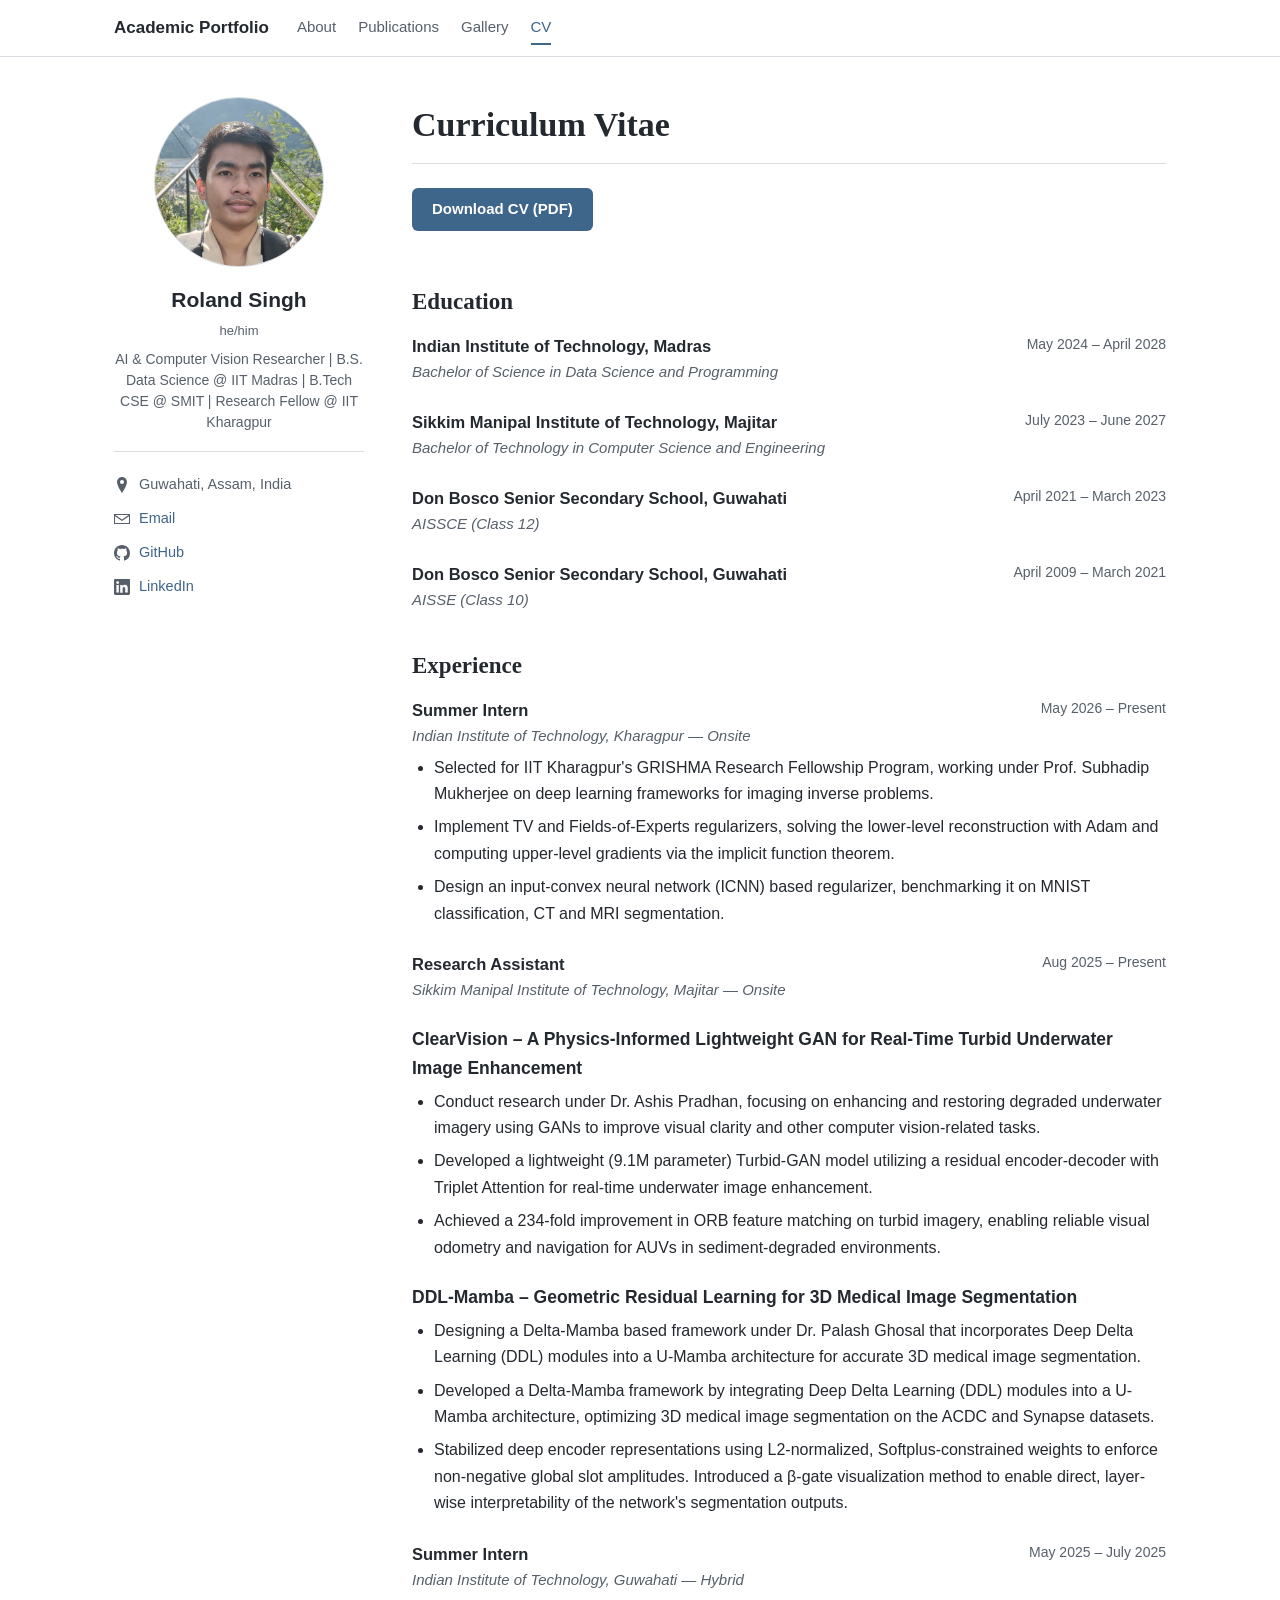
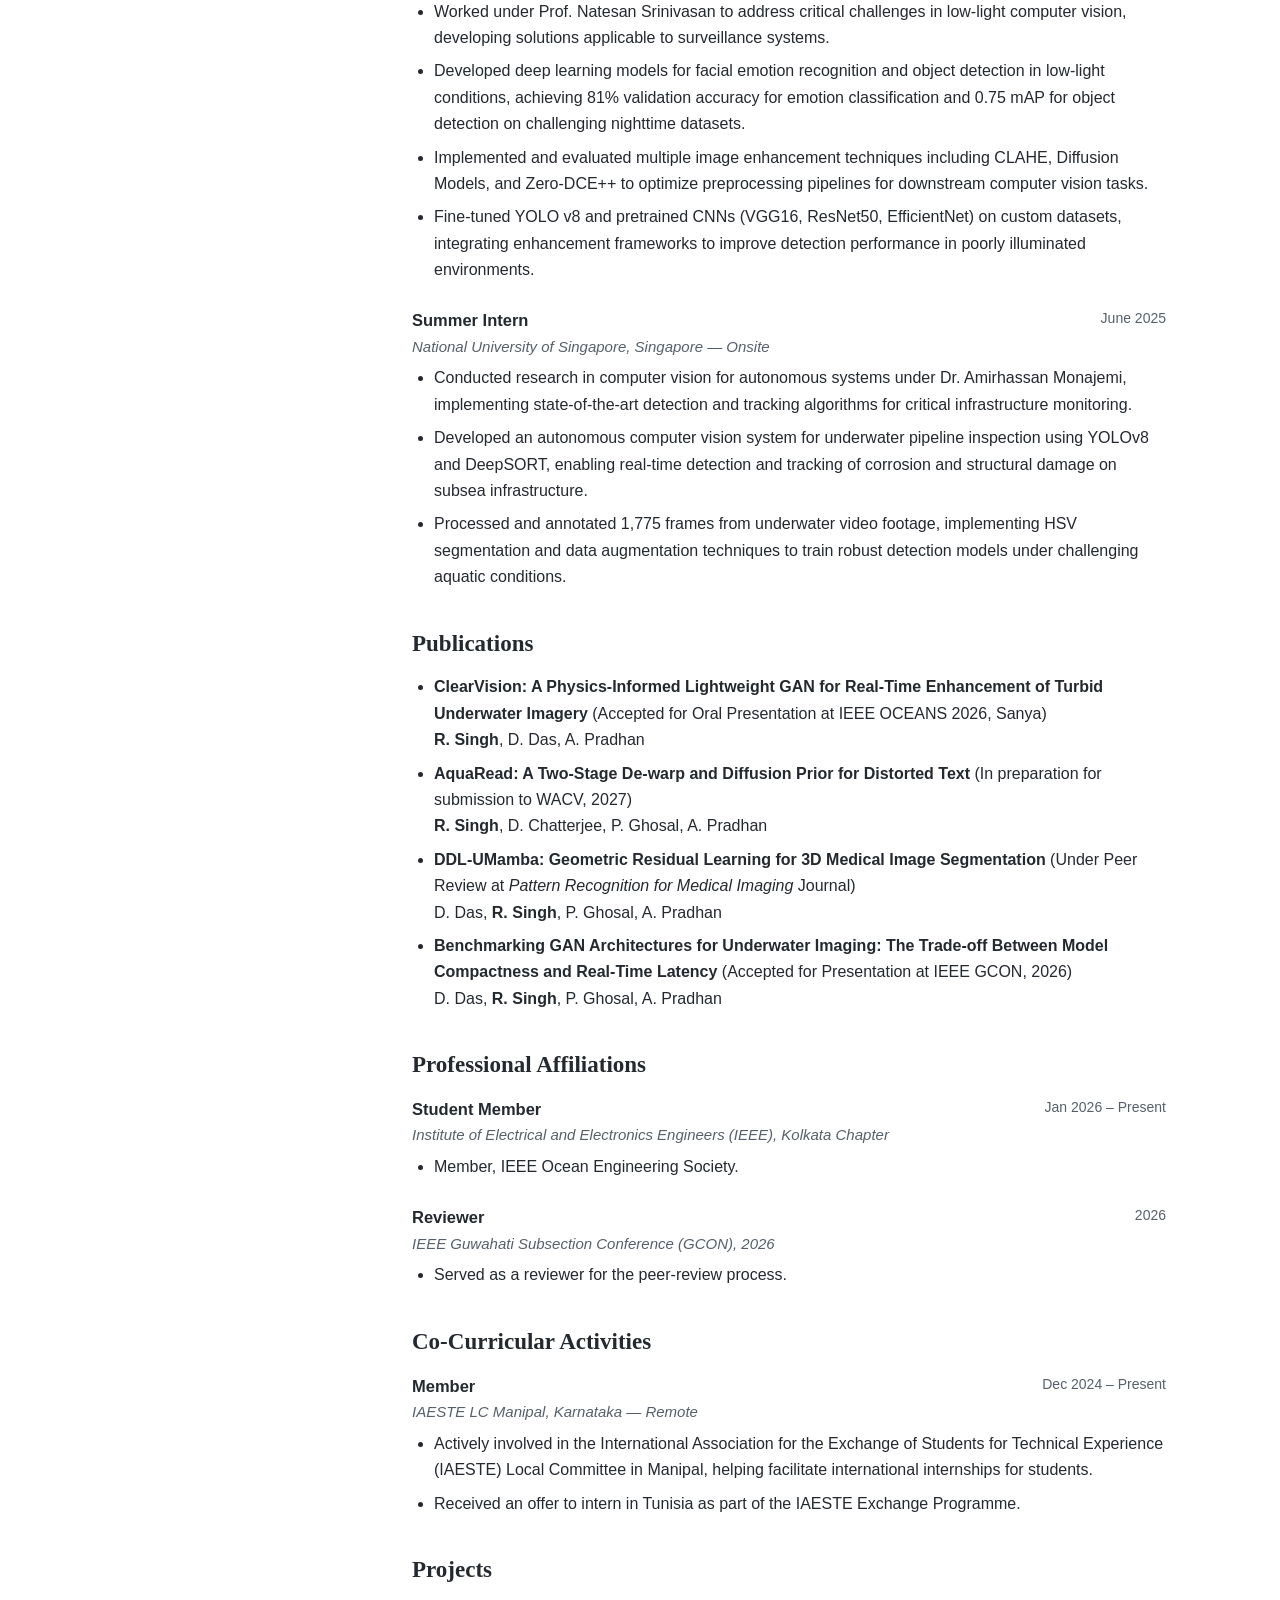
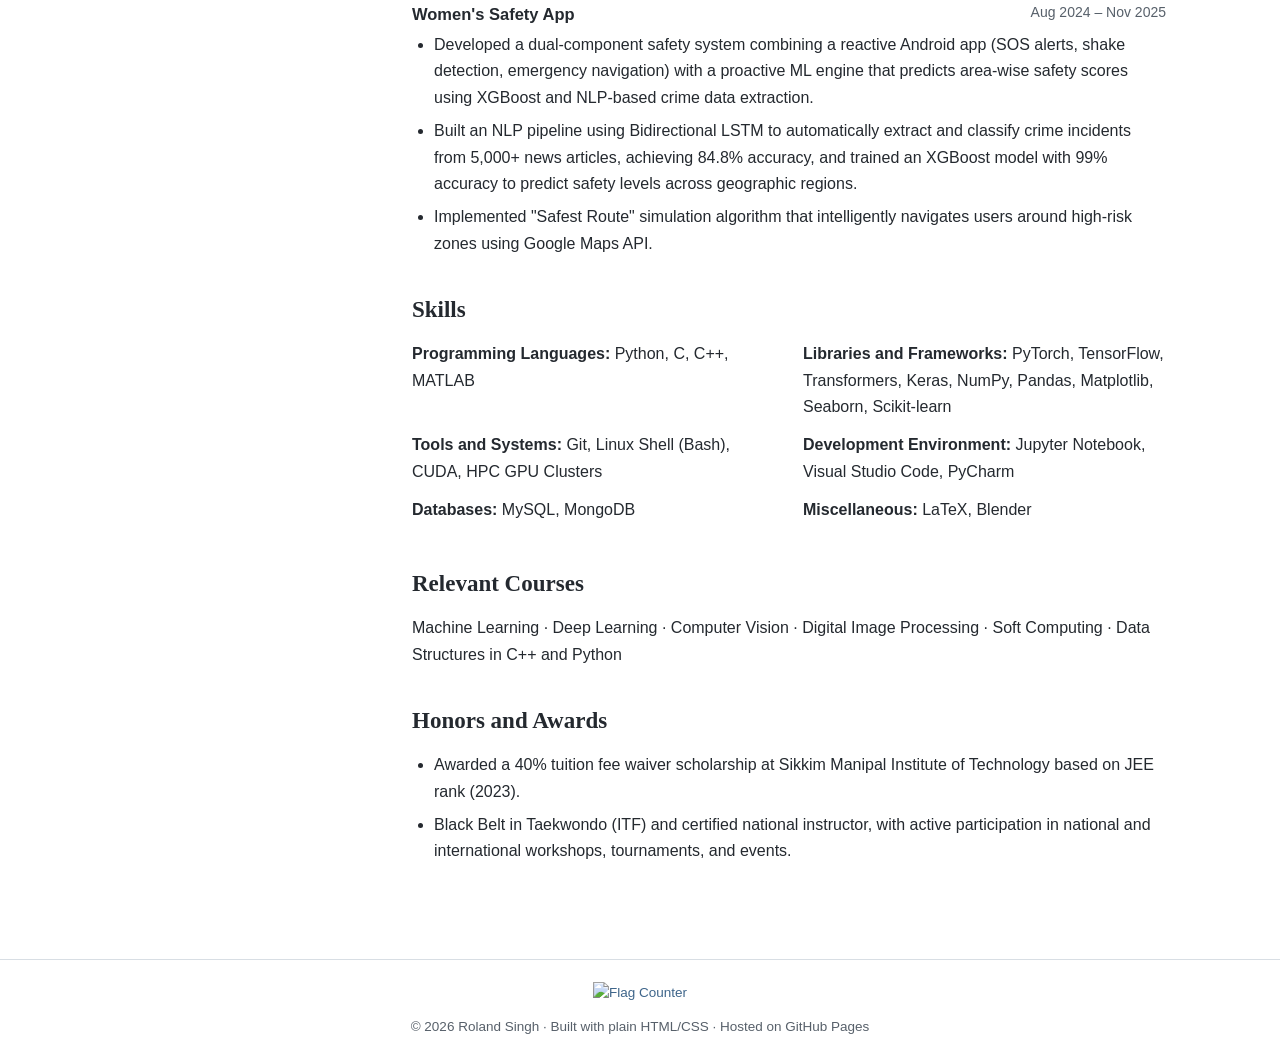
==== commit 2ad42a50: "Add files via upload" ====
--- a/cv.html
+++ b/cv.html
@@ -41,12 +41,135 @@
 
   <main class="content">
     <h1>Curriculum Vitae</h1>
+    <a class="btn" href="files/Roland_Singh_CV.pdf" target="_blank" rel="noopener">Download CV (PDF)</a>
 
-    <div class="cv-card">
-      <h2 style="margin-top:0;">Download my CV</h2>
-      <a class="btn" href="files/Roland_Singh_CV.pdf" target="_blank" rel="noopener">Download CV (PDF)</a>
-      <p style="font-size:13px; margin-bottom:0;">Last updated: July 2026</p>
+    <h2>Education</h2>
+    <div class="entry">
+      <div class="head"><span class="role">Indian Institute of Technology, Madras</span><span class="date">May 2024 – April 2028</span></div>
+      <div class="org">Bachelor of Science in Data Science and Programming</div>
     </div>
+    <div class="entry">
+      <div class="head"><span class="role">Sikkim Manipal Institute of Technology, Majitar</span><span class="date">July 2023 – June 2027</span></div>
+      <div class="org">Bachelor of Technology in Computer Science and Engineering</div>
+    </div>
+    <div class="entry">
+      <div class="head"><span class="role">Don Bosco Senior Secondary School, Guwahati</span><span class="date">April 2021 – March 2023</span></div>
+      <div class="org">AISSCE (Class 12)</div>
+    </div>
+    <div class="entry">
+      <div class="head"><span class="role">Don Bosco Senior Secondary School, Guwahati</span><span class="date">April 2009 – March 2021</span></div>
+      <div class="org">AISSE (Class 10)</div>
+    </div>
+
+    <h2>Experience</h2>
+
+    <div class="entry">
+      <div class="head"><span class="role">Summer Intern</span><span class="date">May 2026 – Present</span></div>
+      <div class="org">Indian Institute of Technology, Kharagpur — Onsite</div>
+      <ul>
+        <li>Selected for IIT Kharagpur's GRISHMA Research Fellowship Program, working under Prof. Subhadip Mukherjee on deep learning frameworks for imaging inverse problems.</li>
+        <li>Implement TV and Fields-of-Experts regularizers, solving the lower-level reconstruction with Adam and computing upper-level gradients via the implicit function theorem.</li>
+        <li>Design an input-convex neural network (ICNN) based regularizer, benchmarking it on MNIST classification, CT and MRI segmentation.</li>
+      </ul>
+    </div>
+
+    <div class="entry">
+      <div class="head"><span class="role">Research Assistant</span><span class="date">Aug 2025 – Present</span></div>
+      <div class="org">Sikkim Manipal Institute of Technology, Majitar — Onsite</div>
+      <h3>ClearVision – A Physics-Informed Lightweight GAN for Real-Time Turbid Underwater Image Enhancement</h3>
+      <ul>
+        <li>Conduct research under Dr. Ashis Pradhan, focusing on enhancing and restoring degraded underwater imagery using GANs to improve visual clarity and other computer vision-related tasks.</li>
+        <li>Developed a lightweight (9.1M parameter) Turbid-GAN model utilizing a residual encoder-decoder with Triplet Attention for real-time underwater image enhancement.</li>
+        <li>Achieved a 234-fold improvement in ORB feature matching on turbid imagery, enabling reliable visual odometry and navigation for AUVs in sediment-degraded environments.</li>
+      </ul>
+      <h3>DDL-Mamba – Geometric Residual Learning for 3D Medical Image Segmentation</h3>
+      <ul>
+        <li>Designing a Delta-Mamba based framework under Dr. Palash Ghosal that incorporates Deep Delta Learning (DDL) modules into a U-Mamba architecture for accurate 3D medical image segmentation.</li>
+        <li>Developed a Delta-Mamba framework by integrating Deep Delta Learning (DDL) modules into a U-Mamba architecture, optimizing 3D medical image segmentation on the ACDC and Synapse datasets.</li>
+        <li>Stabilized deep encoder representations using L2-normalized, Softplus-constrained weights to enforce non-negative global slot amplitudes. Introduced a β-gate visualization method to enable direct, layer-wise interpretability of the network's segmentation outputs.</li>
+      </ul>
+    </div>
+
+    <div class="entry">
+      <div class="head"><span class="role">Summer Intern</span><span class="date">May 2025 – July 2025</span></div>
+      <div class="org">Indian Institute of Technology, Guwahati — Hybrid</div>
+      <ul>
+        <li>Worked under Prof. Natesan Srinivasan to address critical challenges in low-light computer vision, developing solutions applicable to surveillance systems.</li>
+        <li>Developed deep learning models for facial emotion recognition and object detection in low-light conditions, achieving 81% validation accuracy for emotion classification and 0.75 mAP for object detection on challenging nighttime datasets.</li>
+        <li>Implemented and evaluated multiple image enhancement techniques including CLAHE, Diffusion Models, and Zero-DCE++ to optimize preprocessing pipelines for downstream computer vision tasks.</li>
+        <li>Fine-tuned YOLO v8 and pretrained CNNs (VGG16, ResNet50, EfficientNet) on custom datasets, integrating enhancement frameworks to improve detection performance in poorly illuminated environments.</li>
+      </ul>
+    </div>
+
+    <div class="entry">
+      <div class="head"><span class="role">Summer Intern</span><span class="date">June 2025</span></div>
+      <div class="org">National University of Singapore, Singapore — Onsite</div>
+      <ul>
+        <li>Conducted research in computer vision for autonomous systems under Dr. Amirhassan Monajemi, implementing state-of-the-art detection and tracking algorithms for critical infrastructure monitoring.</li>
+        <li>Developed an autonomous computer vision system for underwater pipeline inspection using YOLOv8 and DeepSORT, enabling real-time detection and tracking of corrosion and structural damage on subsea infrastructure.</li>
+        <li>Processed and annotated 1,775 frames from underwater video footage, implementing HSV segmentation and data augmentation techniques to train robust detection models under challenging aquatic conditions.</li>
+      </ul>
+    </div>
+
+    <h2>Publications</h2>
+    <ul>
+      <li><strong>ClearVision: A Physics-Informed Lightweight GAN for Real-Time Enhancement of Turbid Underwater Imagery</strong> (Accepted for Oral Presentation at IEEE OCEANS 2026, Sanya)<br><strong>R. Singh</strong>, D. Das, A. Pradhan</li>
+      <li><strong>AquaRead: A Two-Stage De-warp and Diffusion Prior for Distorted Text</strong> (In preparation for submission to WACV, 2027)<br><strong>R. Singh</strong>, D. Chatterjee, P. Ghosal, A. Pradhan</li>
+      <li><strong>DDL-UMamba: Geometric Residual Learning for 3D Medical Image Segmentation</strong> (Under Peer Review at <em>Pattern Recognition for Medical Imaging</em> Journal)<br>D. Das, <strong>R. Singh</strong>, P. Ghosal, A. Pradhan</li>
+      <li><strong>Benchmarking GAN Architectures for Underwater Imaging: The Trade-off Between Model Compactness and Real-Time Latency</strong> (Accepted for Presentation at IEEE GCON, 2026)<br>D. Das, <strong>R. Singh</strong>, P. Ghosal, A. Pradhan</li>
+    </ul>
+
+    <h2>Professional Affiliations</h2>
+    <div class="entry">
+      <div class="head"><span class="role">Student Member</span><span class="date">Jan 2026 – Present</span></div>
+      <div class="org">Institute of Electrical and Electronics Engineers (IEEE), Kolkata Chapter</div>
+      <ul><li>Member, IEEE Ocean Engineering Society.</li></ul>
+    </div>
+    <div class="entry">
+      <div class="head"><span class="role">Reviewer</span><span class="date">2026</span></div>
+      <div class="org">IEEE Guwahati Subsection Conference (GCON), 2026</div>
+      <ul><li>Served as a reviewer for the peer-review process.</li></ul>
+    </div>
+
+    <h2>Co-Curricular Activities</h2>
+    <div class="entry">
+      <div class="head"><span class="role">Member</span><span class="date">Dec 2024 – Present</span></div>
+      <div class="org">IAESTE LC Manipal, Karnataka — Remote</div>
+      <ul>
+        <li>Actively involved in the International Association for the Exchange of Students for Technical Experience (IAESTE) Local Committee in Manipal, helping facilitate international internships for students.</li>
+        <li>Received an offer to intern in Tunisia as part of the IAESTE Exchange Programme.</li>
+      </ul>
+    </div>
+
+    <h2>Projects</h2>
+    <div class="entry">
+      <div class="head"><span class="role">Women's Safety App</span><span class="date">Aug 2024 – Nov 2025</span></div>
+      <ul>
+        <li>Developed a dual-component safety system combining a reactive Android app (SOS alerts, shake detection, emergency navigation) with a proactive ML engine that predicts area-wise safety scores using XGBoost and NLP-based crime data extraction.</li>
+        <li>Built an NLP pipeline using Bidirectional LSTM to automatically extract and classify crime incidents from 5,000+ news articles, achieving 84.8% accuracy, and trained an XGBoost model with 99% accuracy to predict safety levels across geographic regions.</li>
+        <li>Implemented "Safest Route" simulation algorithm that intelligently navigates users around high-risk zones using Google Maps API.</li>
+      </ul>
+    </div>
+
+    <h2>Skills</h2>
+    <div class="skills-grid">
+      <p><strong>Programming Languages:</strong> Python, C, C++, MATLAB</p>
+      <p><strong>Libraries and Frameworks:</strong> PyTorch, TensorFlow, Transformers, Keras, NumPy, Pandas, Matplotlib, Seaborn, Scikit-learn</p>
+      <p><strong>Tools and Systems:</strong> Git, Linux Shell (Bash), CUDA, HPC GPU Clusters</p>
+      <p><strong>Development Environment:</strong> Jupyter Notebook, Visual Studio Code, PyCharm</p>
+      <p><strong>Databases:</strong> MySQL, MongoDB</p>
+      <p><strong>Miscellaneous:</strong> LaTeX, Blender</p>
+    </div>
+
+    <h2>Relevant Courses</h2>
+    <p>Machine Learning · Deep Learning · Computer Vision · Digital Image Processing ·
+    Soft Computing · Data Structures in C++ and Python</p>
+
+    <h2>Honors and Awards</h2>
+    <ul>
+      <li>Awarded a 40% tuition fee waiver scholarship at Sikkim Manipal Institute of Technology based on JEE rank (2023).</li>
+      <li>Black Belt in Taekwondo (ITF) and certified national instructor, with active participation in national and international workshops, tournaments, and events.</li>
+    </ul>
   </main>
 </div>
 
--- a/assets/style.css
+++ b/assets/style.css
@@ -115,6 +115,14 @@
 .badge.review   { background: #fff8c5; color: #9a6700; }
 .badge.prep     { background: #ddf4ff; color: #0969da; }
 
+.code-btn {
+  display: inline-block; margin: 6px 0 0 10px;
+  font-size: 12.5px; font-weight: 700;
+  padding: 2px 12px; border-radius: 20px;
+  background: #24292f; color: #fff !important;
+}
+.code-btn:hover { background: var(--accent); text-decoration: none; }
+
 .tags { margin-top: 6px; }
 .tag {
   display: inline-block; background: var(--accent-light); color: var(--accent);
@@ -245,3 +253,82 @@
   background: #fafbfc;
 }
 .cv-card p { color: var(--sub); }
+
+/* ---------- about-page slideshow ---------- */
+.slideshow {
+  position: relative; margin: 24px 0;
+  max-width: 100%; overflow: hidden;
+  border: 1px solid var(--border); border-radius: 10px;
+  background: #fff;
+}
+.slideshow .slide { display: none; }
+.slideshow .slide.active { display: block; animation: sfade 0.6s ease; }
+@keyframes sfade { from { opacity: 0; } to { opacity: 1; } }
+.simgbox { position: relative; height: 380px; overflow: hidden; background: #1c2733; }
+.simgbox .sbg {
+  position: absolute; inset: 0; width: 100%; height: 100%;
+  object-fit: cover; filter: blur(24px) brightness(0.85); transform: scale(1.15);
+}
+.simgbox .smain {
+  position: relative; display: block; width: 100%; height: 100%;
+  object-fit: contain;
+}
+.slideshow .scap {
+  padding: 12px 56px; text-align: center;
+  font-size: 14px; color: var(--sub); min-height: 44px;
+}
+.snav {
+  position: absolute; top: 170px;
+  width: 38px; height: 38px; border-radius: 50%;
+  border: 1px solid var(--border); background: rgba(255,255,255,0.9);
+  color: var(--accent); font-size: 22px; line-height: 1;
+  cursor: pointer; z-index: 2;
+}
+.snav:hover { background: var(--accent); color: #fff; }
+.sprev { left: 12px; }
+.snext { right: 12px; }
+.sdots { text-align: center; padding-bottom: 12px; }
+.sdot {
+  width: 9px; height: 9px; border-radius: 50%; border: none;
+  background: #c9d1d9; margin: 0 4px; cursor: pointer; padding: 0;
+}
+.sdot.on { background: var(--accent); }
+
+/* key highlights: vertical auto-scroller (bottom to top) */
+.kh-wrap {
+  position: relative; height: 168px; overflow: hidden;
+  background: var(--accent-light); border: 1px solid #cfdeeb;
+  border-radius: 8px; padding: 0 22px; margin: 18px 0;
+}
+.kh-wrap::before, .kh-wrap::after {
+  content: ""; position: absolute; left: 0; right: 0; height: 26px; z-index: 2;
+  pointer-events: none;
+}
+.kh-wrap::before { top: 0; background: linear-gradient(var(--accent-light), transparent); }
+.kh-wrap::after  { bottom: 0; background: linear-gradient(transparent, var(--accent-light)); }
+.kh-track { animation: kh-scroll 30s linear infinite; }
+.kh-wrap:hover .kh-track { animation-play-state: paused; }
+@keyframes kh-scroll {
+  from { transform: translateY(0); }
+  to   { transform: translateY(-50%); }
+}
+ul.key-highlights { list-style: none; margin: 0; padding: 14px 0; }
+ul.key-highlights li {
+  position: relative; padding-left: 24px; margin-bottom: 14px;
+  font-size: 15px;
+}
+ul.key-highlights li::before {
+  content: "\2605"; position: absolute; left: 0; top: 1px;
+  color: var(--accent); font-size: 13px;
+}
+@media (max-width: 600px) {
+  .simgbox { height: 240px; }
+  .snav { top: 105px; }
+  .slideshow .scap { padding: 10px 46px; }
+}
+@media (prefers-reduced-motion: reduce) {
+  .kh-track { animation: none; }
+  .kh-wrap { height: auto; }
+  .kh-track ul.key-highlights[aria-hidden="true"] { display: none; }
+}
+
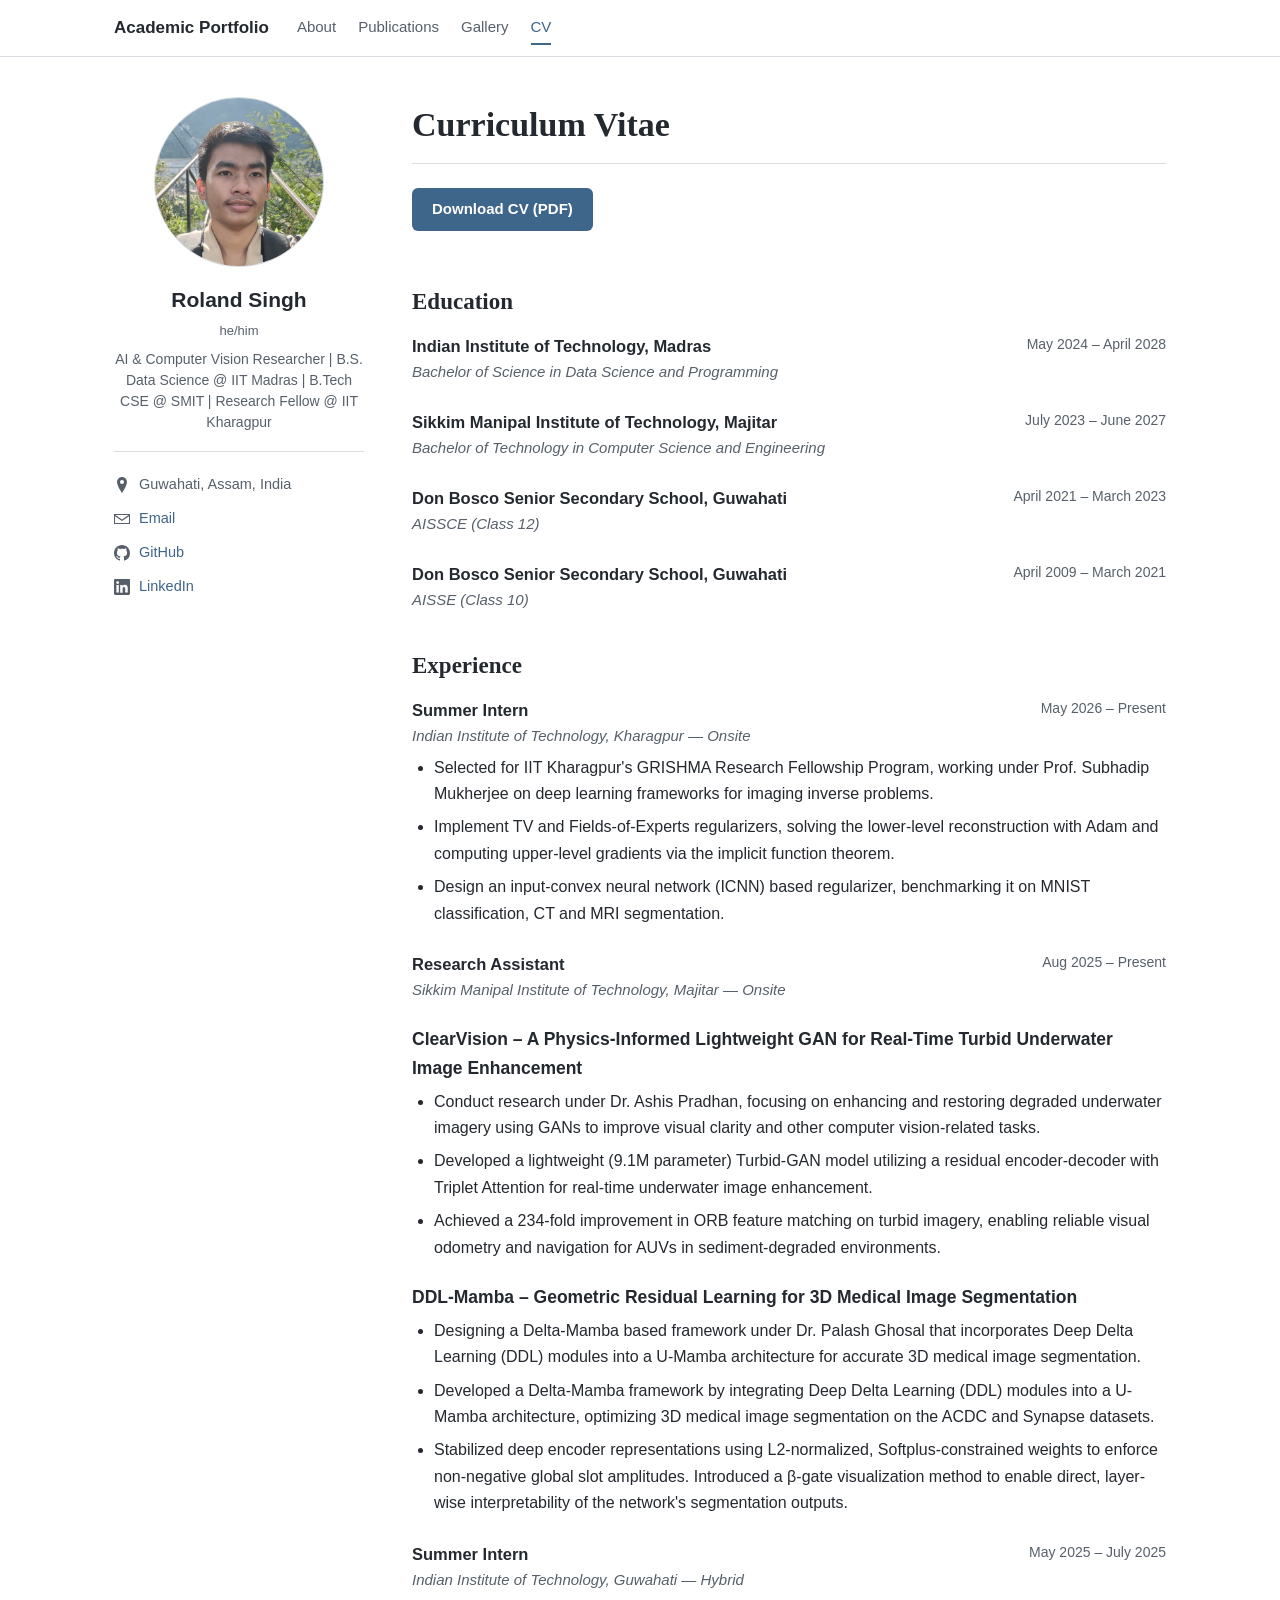
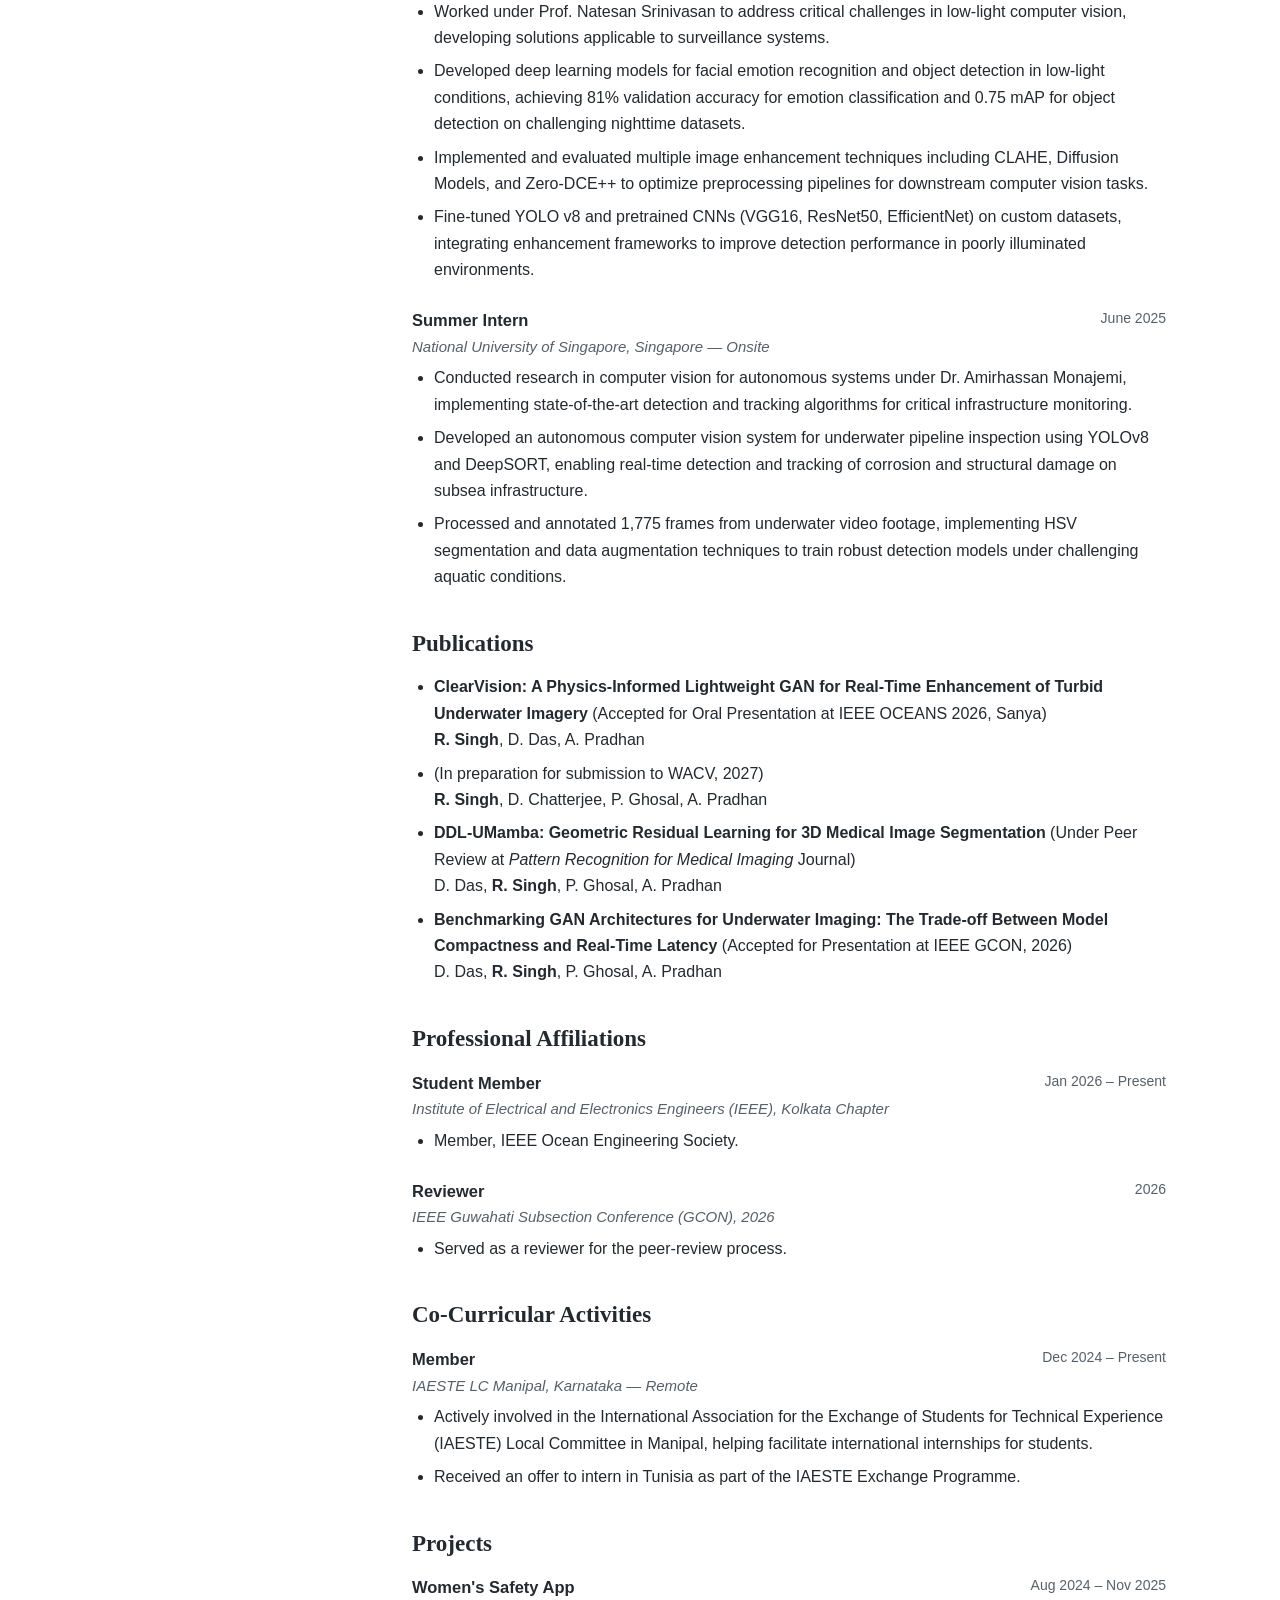
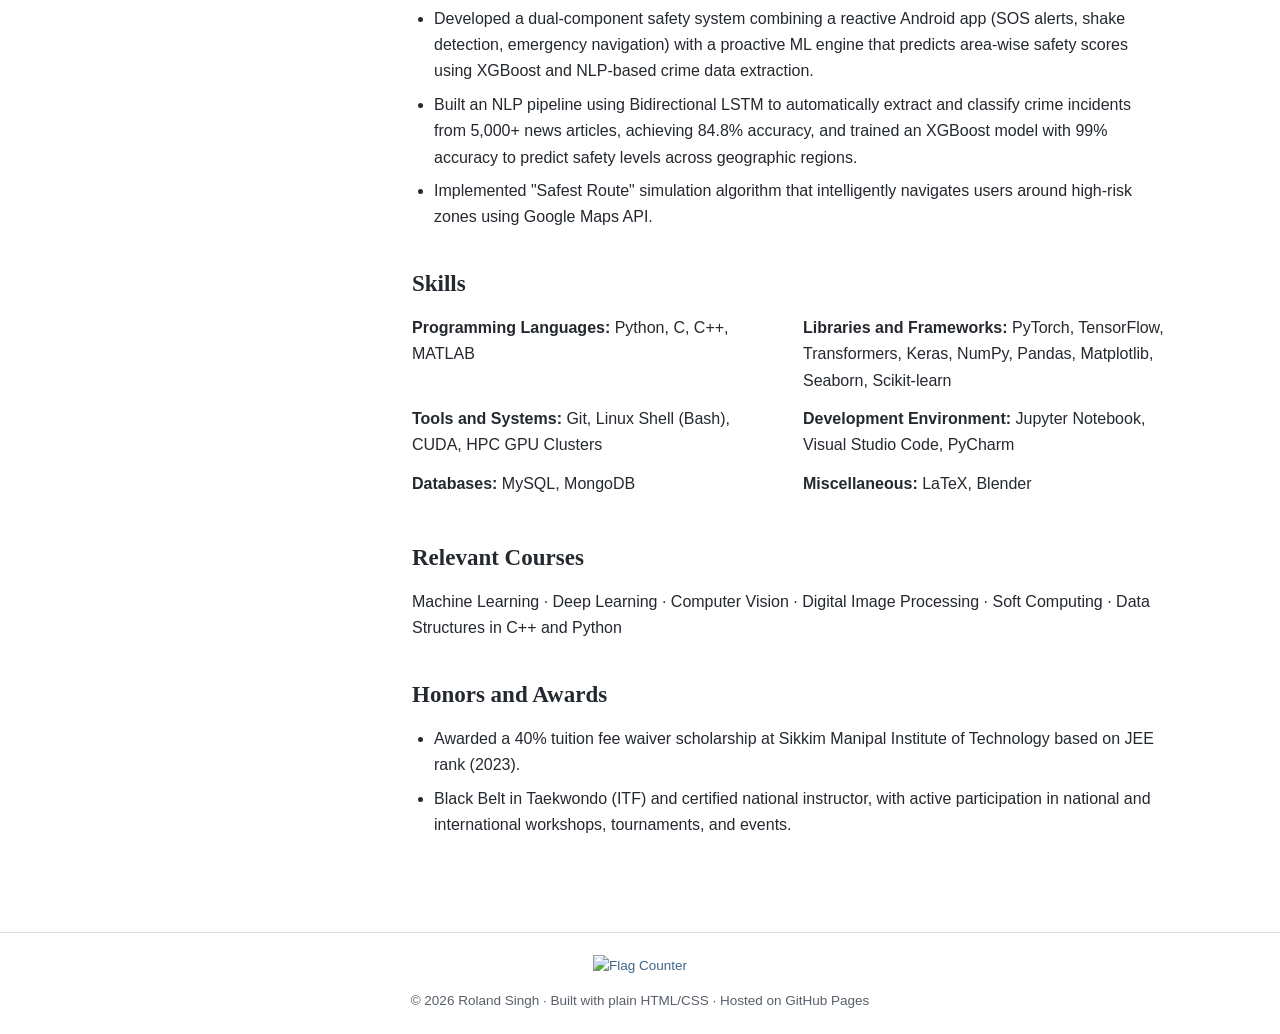
==== commit d9a4fea2: "Update cv.html" ====
--- a/cv.html
+++ b/cv.html
@@ -114,7 +114,7 @@
     <h2>Publications</h2>
     <ul>
       <li><strong>ClearVision: A Physics-Informed Lightweight GAN for Real-Time Enhancement of Turbid Underwater Imagery</strong> (Accepted for Oral Presentation at IEEE OCEANS 2026, Sanya)<br><strong>R. Singh</strong>, D. Das, A. Pradhan</li>
-      <li><strong>AquaRead: A Two-Stage De-warp and Diffusion Prior for Distorted Text</strong> (In preparation for submission to WACV, 2027)<br><strong>R. Singh</strong>, D. Chatterjee, P. Ghosal, A. Pradhan</li>
+      <li><strong></strong> (In preparation for submission to WACV, 2027)<br><strong>R. Singh</strong>, D. Chatterjee, P. Ghosal, A. Pradhan</li>
       <li><strong>DDL-UMamba: Geometric Residual Learning for 3D Medical Image Segmentation</strong> (Under Peer Review at <em>Pattern Recognition for Medical Imaging</em> Journal)<br>D. Das, <strong>R. Singh</strong>, P. Ghosal, A. Pradhan</li>
       <li><strong>Benchmarking GAN Architectures for Underwater Imaging: The Trade-off Between Model Compactness and Real-Time Latency</strong> (Accepted for Presentation at IEEE GCON, 2026)<br>D. Das, <strong>R. Singh</strong>, P. Ghosal, A. Pradhan</li>
     </ul>
--- a/assets/style.css
+++ b/assets/style.css
@@ -115,13 +115,36 @@
 .badge.review   { background: #fff8c5; color: #9a6700; }
 .badge.prep     { background: #ddf4ff; color: #0969da; }
 
-.code-btn {
-  display: inline-block; margin: 6px 0 0 10px;
-  font-size: 12.5px; font-weight: 700;
-  padding: 2px 12px; border-radius: 20px;
-  background: #24292f; color: #fff !important;
-}
-.code-btn:hover { background: var(--accent); text-decoration: none; }
+/* publication action buttons */
+.pub-links {
+  display: flex; flex-wrap: wrap; align-items: center; gap: 12px;
+  margin-top: 14px; padding-top: 12px;
+  border-top: 1px solid var(--border);
+}
+.gh-btn {
+  display: inline-flex; align-items: center; gap: 7px;
+  font-size: 13px; font-weight: 600; letter-spacing: 0.2px;
+  padding: 6px 16px; border-radius: 8px;
+  background: linear-gradient(135deg, #2b3137, #24292f 55%, #1a1f24);
+  color: #fff !important; border: 1px solid #3d444d;
+  box-shadow: 0 1px 3px rgba(15, 35, 55, 0.25);
+  transition: transform 0.18s ease, box-shadow 0.18s ease, background 0.18s ease;
+}
+.gh-btn:hover {
+  text-decoration: none;
+  background: linear-gradient(135deg, #4e7196, var(--accent) 60%, #33566e);
+  transform: translateY(-2px);
+  box-shadow: 0 5px 14px rgba(62, 101, 138, 0.35);
+}
+.gh-btn svg { flex-shrink: 0; }
+.paper-btn {
+  display: inline-flex; align-items: center; gap: 7px;
+  font-size: 12.5px; font-weight: 600;
+  padding: 6px 14px; border-radius: 8px;
+  color: var(--sub); background: #fff;
+  border: 1.5px dashed #b6c2cd; cursor: default;
+}
+.paper-btn svg { color: #9aa5b0; flex-shrink: 0; }
 
 .tags { margin-top: 6px; }
 .tag {
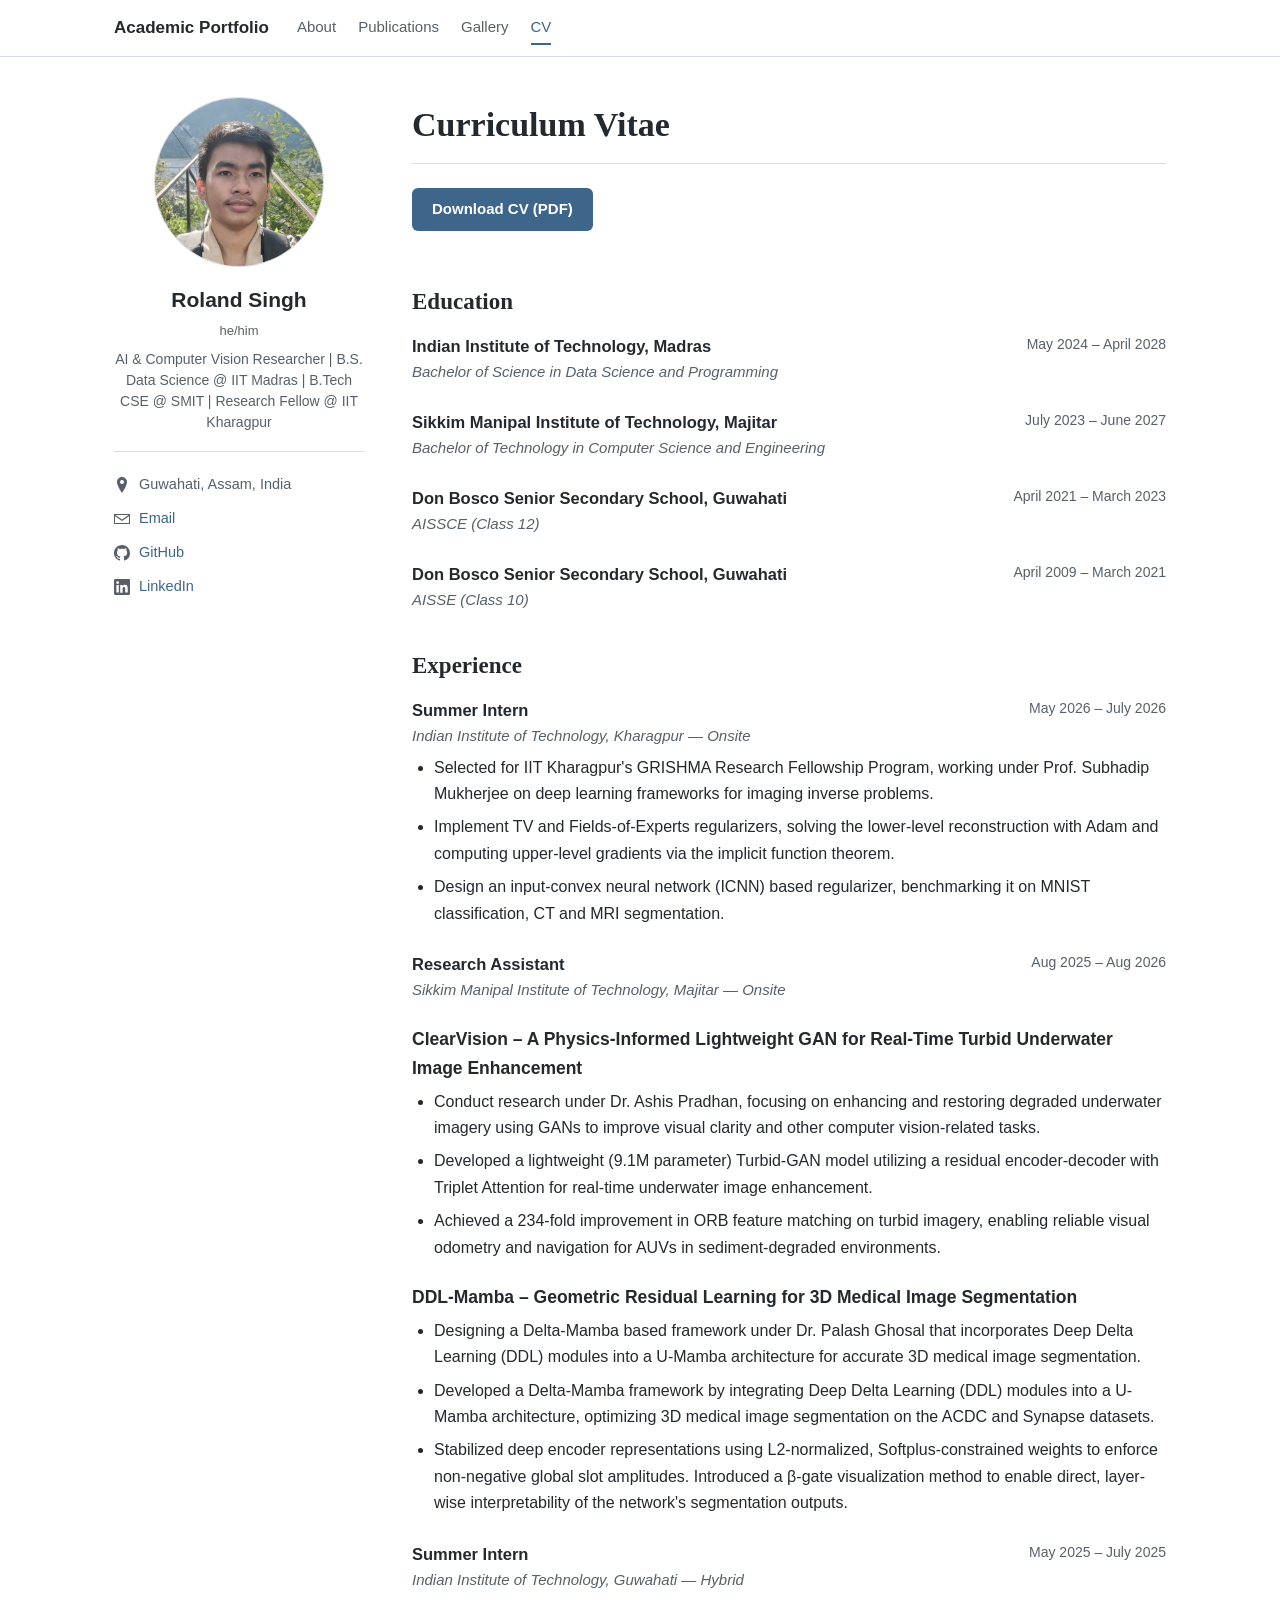
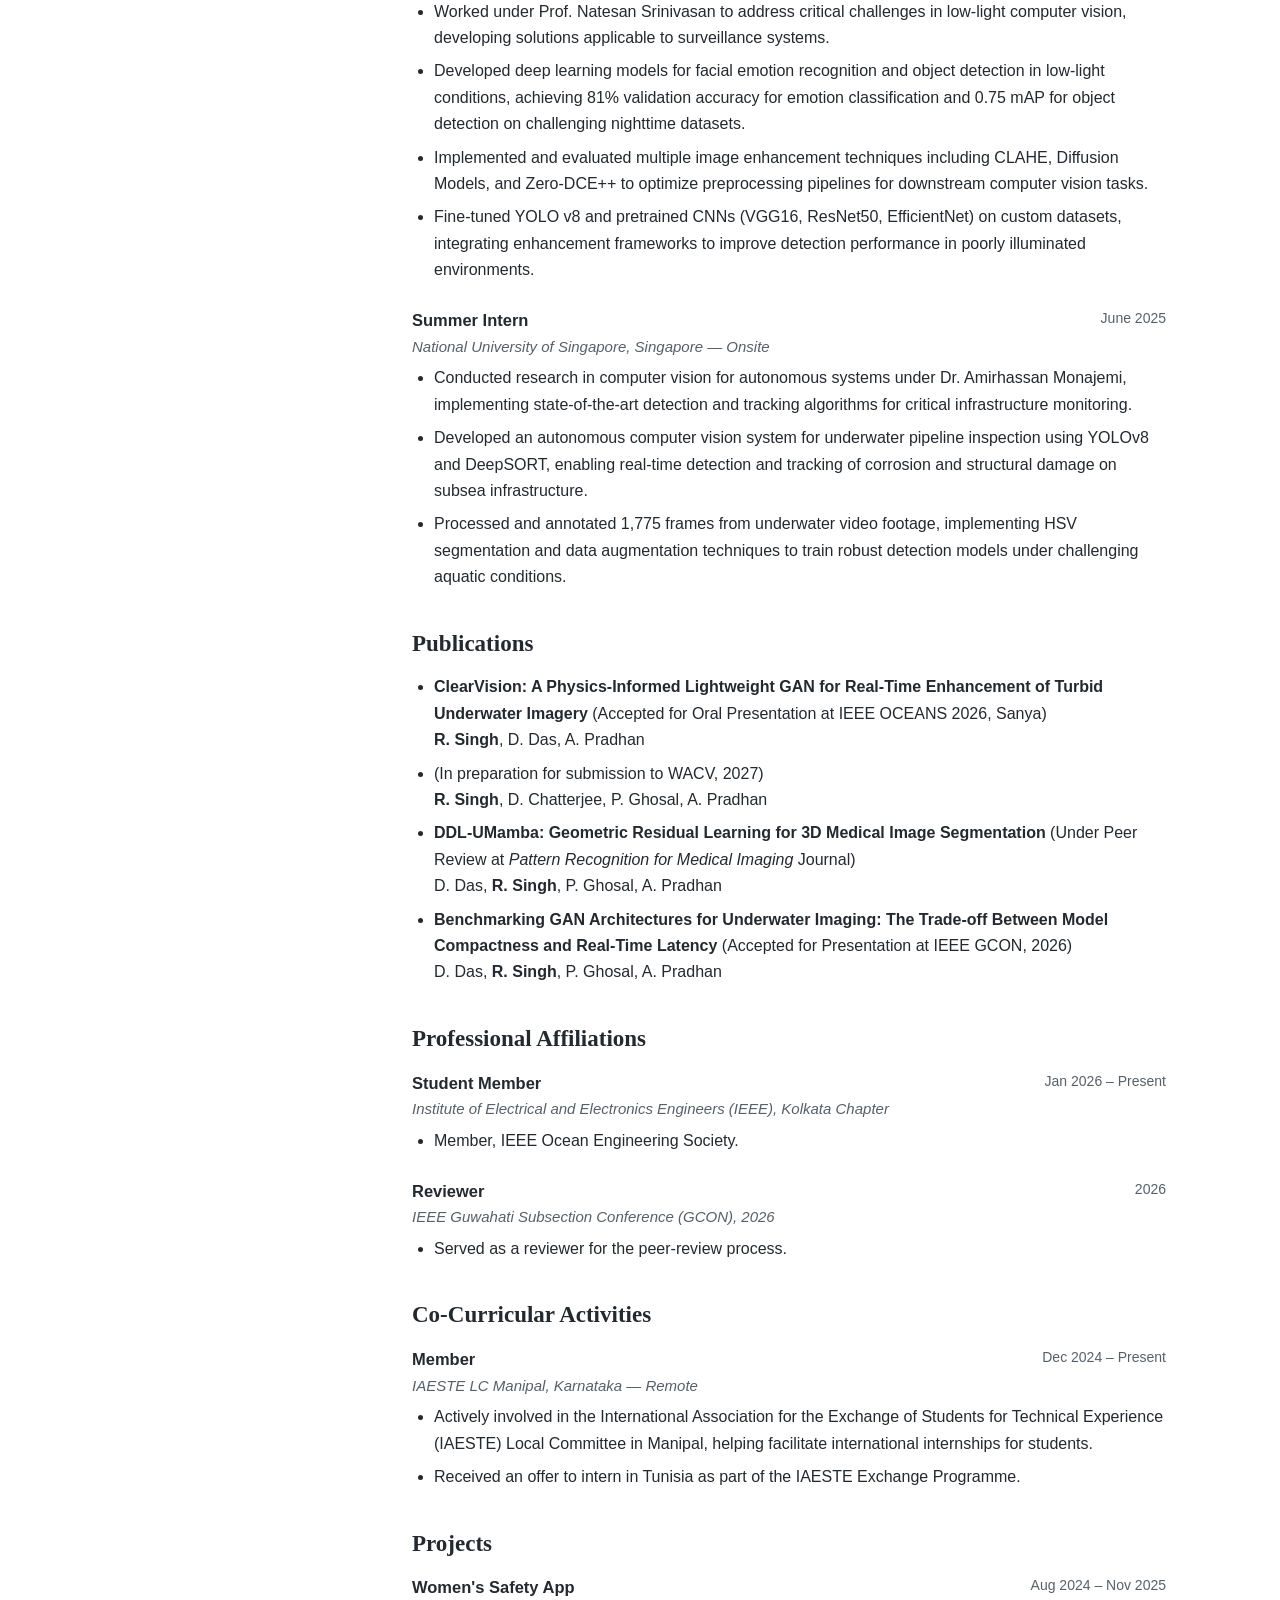
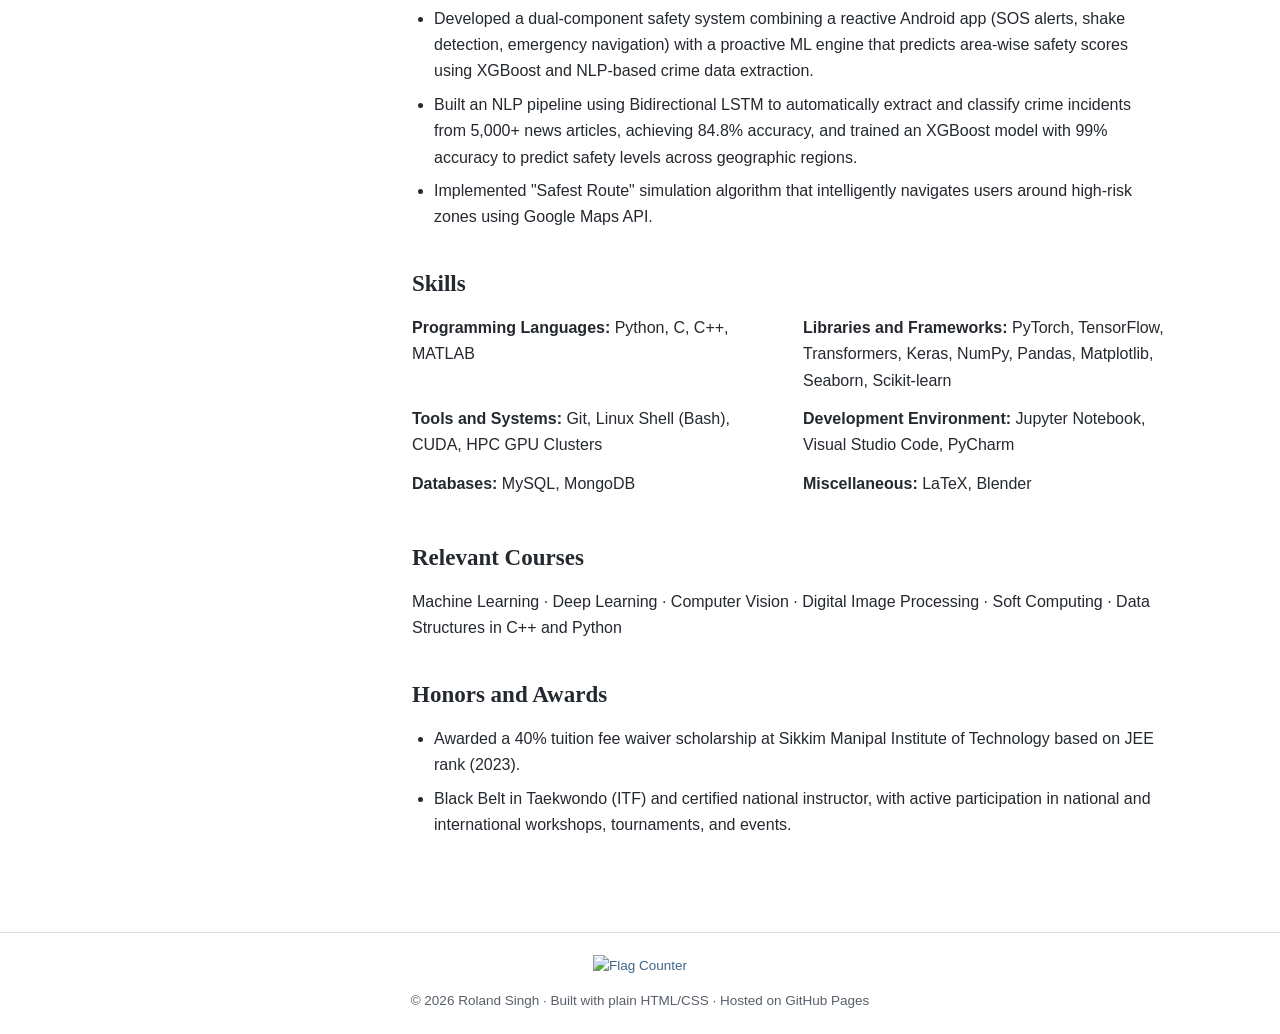
==== commit 7f47f105: "Update internship and research assistant dates" ====
--- a/cv.html
+++ b/cv.html
@@ -64,7 +64,7 @@
     <h2>Experience</h2>
 
     <div class="entry">
-      <div class="head"><span class="role">Summer Intern</span><span class="date">May 2026 – Present</span></div>
+      <div class="head"><span class="role">Summer Intern</span><span class="date">May 2026 – July 2026</span></div>
       <div class="org">Indian Institute of Technology, Kharagpur — Onsite</div>
       <ul>
         <li>Selected for IIT Kharagpur's GRISHMA Research Fellowship Program, working under Prof. Subhadip Mukherjee on deep learning frameworks for imaging inverse problems.</li>
@@ -74,7 +74,7 @@
     </div>
 
     <div class="entry">
-      <div class="head"><span class="role">Research Assistant</span><span class="date">Aug 2025 – Present</span></div>
+      <div class="head"><span class="role">Research Assistant</span><span class="date">Aug 2025 – Aug 2026</span></div>
       <div class="org">Sikkim Manipal Institute of Technology, Majitar — Onsite</div>
       <h3>ClearVision – A Physics-Informed Lightweight GAN for Real-Time Turbid Underwater Image Enhancement</h3>
       <ul>
